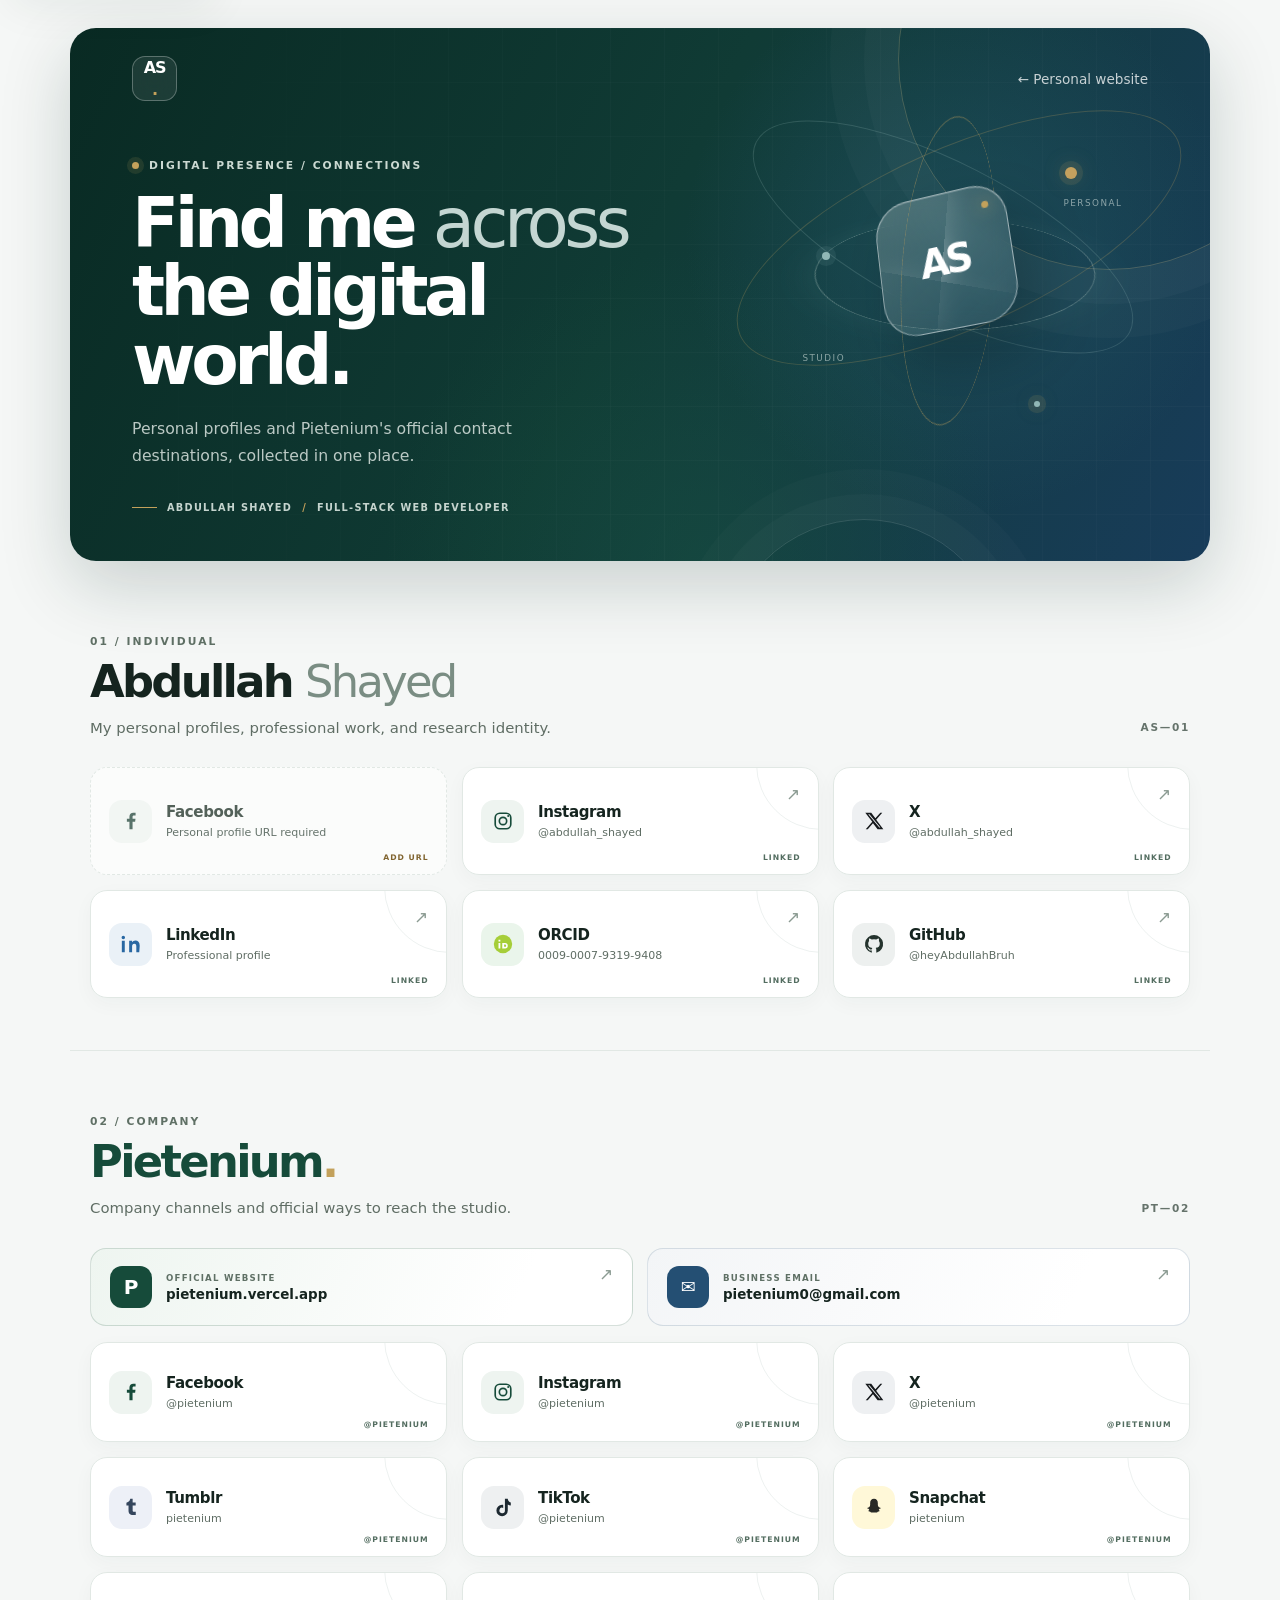
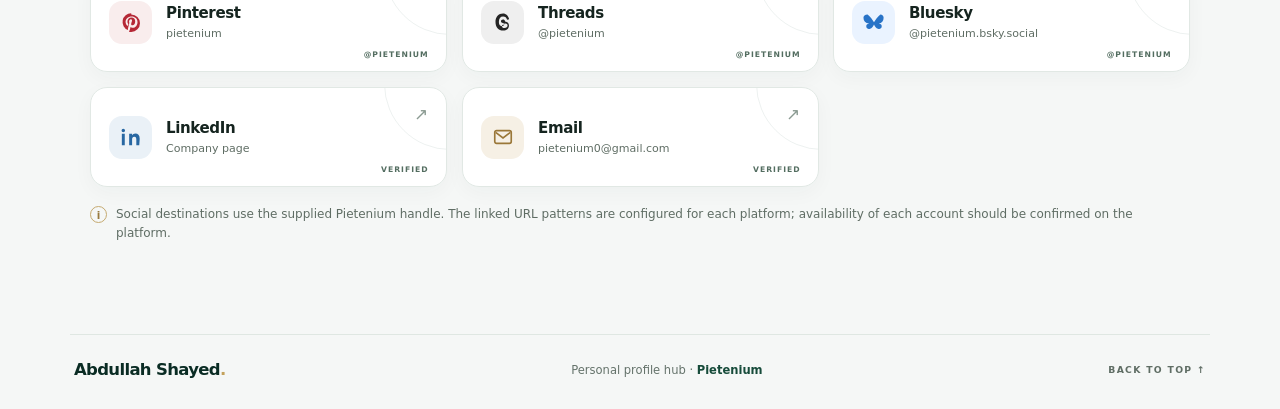
==== socials.html @ 2911ff9f "feat: redesign personal portfolio and upgrade SEO Redesign homepage with a modern, responsive person" ====
<!doctype html>
<html lang="en">
<head>
  <meta charset="utf-8">
  <meta name="viewport" content="width=device-width, initial-scale=1">
  <title>Social Profiles | Abdullah Shayed</title>
  <meta name="description" content="Find Abdullah Shayed's personal profiles and Pietenium's company contact and social destinations in one place.">
  <meta name="author" content="Abdullah Shayed">
  <meta name="robots" content="index, follow, max-image-preview:large">
  <meta name="theme-color" content="#f5f7f6">

  <link rel="canonical" href="https://heyabdullahbruh.github.io/socials.html">
  <link rel="icon" href="/hislogo.svg" type="image/svg+xml">
  <link rel="stylesheet" href="/socials.css">

  <meta property="og:type" content="website">
  <meta property="og:site_name" content="Abdullah Shayed">
  <meta property="og:title" content="Social Profiles | Abdullah Shayed">
  <meta property="og:description" content="Find Abdullah Shayed's personal profiles and Pietenium's company contact and social destinations in one place.">
  <meta property="og:url" content="https://heyabdullahbruh.github.io/socials.html">
  <meta property="og:image" content="https://heyabdullahbruh.github.io/hisOg.jpg">
  <meta property="og:image:secure_url" content="https://heyabdullahbruh.github.io/hisOg.jpg">
  <meta property="og:image:type" content="image/jpeg">
  <meta property="og:image:width" content="1200">
  <meta property="og:image:height" content="630">
  <meta property="og:image:alt" content="Open Graph preview image for Abdullah Shayed's personal website">

  <meta name="twitter:card" content="summary_large_image">
  <meta name="twitter:title" content="Social Profiles | Abdullah Shayed">
  <meta name="twitter:description" content="Find Abdullah Shayed's personal profiles and Pietenium's company contact and social destinations in one place.">
  <meta name="twitter:image" content="https://heyabdullahbruh.github.io/hisOg.jpg">
  <meta name="twitter:image:alt" content="Open Graph preview image for Abdullah Shayed's personal website">

  <script type="application/ld+json">
  {
    "@context": "https://schema.org",
    "@type": "WebPage",
    "name": "Social Profiles | Abdullah Shayed",
    "url": "https://heyabdullahbruh.github.io/socials.html",
    "description": "A directory of Abdullah Shayed's personal profiles and Pietenium's company contact destinations.",
    "about": [
      { "@type": "Person", "name": "Abdullah Shayed", "url": "https://heyabdullahbruh.github.io/" },
      { "@type": "Organization", "name": "Pietenium", "url": "https://pietenium.vercel.app/" }
    ]
  }
  </script>

  <script src="/socials.js" defer></script>
</head>
<body>
  <a class="skip-link" href="#main-content">Skip to social profiles</a>

  <div class="page-shell">
    <header class="hero">
      <div class="hero-orbit hero-orbit-one" aria-hidden="true"></div>
      <div class="hero-orbit hero-orbit-two" aria-hidden="true"></div>
      <div class="hero-grid" aria-hidden="true"></div>

      <nav class="top-nav" aria-label="Page navigation">
        <a class="monogram" href="/" aria-label="Abdullah Shayed home">AS<span>.</span></a>
        <a class="back-link" href="/">← Personal website</a>
      </nav>

      <div class="hero-copy">
        <p class="eyebrow"><span class="eyebrow-dot"></span> DIGITAL PRESENCE / CONNECTIONS</p>
        <h1>Find me <span>across</span><br>the digital world.</h1>
        <p class="hero-description">Personal profiles and Pietenium's official contact destinations, collected in one place.</p>
        <div class="hero-meta">
          <span class="hero-meta-line"></span>
          <span>ABDULLAH SHAYED</span>
          <span class="meta-separator">/</span>
          <span>FULL-STACK WEB DEVELOPER</span>
        </div>
      </div>

      <div class="hero-object" aria-hidden="true">
        <div class="object-ring object-ring-back"></div>
        <div class="object-ring object-ring-front"></div>
        <div class="object-core">
          <span class="core-initials">AS</span>
          <span class="core-spark"></span>
        </div>
        <span class="orbit-node node-one"></span>
        <span class="orbit-node node-two"></span>
        <span class="orbit-node node-three"></span>
        <span class="orbit-label label-one">PERSONAL</span>
        <span class="orbit-label label-two">STUDIO</span>
      </div>
    </header>

    <main id="main-content">
      <section class="profile-section personal-section" aria-labelledby="personal-heading">
        <div class="section-heading">
          <div>
            <p class="section-kicker">01 / INDIVIDUAL</p>
            <h2 id="personal-heading">Abdullah <span>Shayed</span></h2>
            <p class="section-description">My personal profiles, professional work, and research identity.</p>
          </div>
          <span class="section-index" aria-hidden="true">AS—01</span>
        </div>

        <div class="social-grid personal-grid">
          <div class="social-card pending" aria-disabled="true">
            <span class="card-icon icon-facebook" aria-hidden="true"><svg viewBox="0 0 24 24"><path d="M13.7 21v-8.2h2.8l.4-3.2h-3.2V7.5c0-.9.3-1.5 1.6-1.5H17V3.1c-.3 0-1.3-.1-2.5-.1-2.5 0-4.2 1.5-4.2 4.3v2.3H7.5v3.2h2.8V21z"/></svg></span>
            <span class="card-copy"><strong>Facebook</strong><small>Personal profile URL required</small></span>
            <span class="card-status">ADD URL</span>
          </div>

          <a class="social-card available" data-tilt href="https://www.instagram.com/abdullah_shayed/" target="_blank" rel="noopener noreferrer" aria-label="Instagram — Abdullah Shayed">
            <span class="card-icon icon-instagram" aria-hidden="true"><svg viewBox="0 0 24 24"><rect x="3.5" y="3.5" width="17" height="17" rx="5"/><circle cx="12" cy="12" r="4"/><circle class="icon-fill" cx="17.7" cy="6.5" r="1.1"/></svg></span>
            <span class="card-copy"><strong>Instagram</strong><small>@abdullah_shayed</small></span>
            <span class="card-arrow" aria-hidden="true">↗</span>
            <span class="card-status">LINKED</span>
          </a>

          <a class="social-card available" data-tilt href="https://x.com/abdullah_shayed" target="_blank" rel="noopener noreferrer" aria-label="X — Abdullah Shayed">
            <span class="card-icon icon-x" aria-hidden="true"><svg viewBox="0 0 24 24"><path d="M18.9 3H21l-6.6 7.6L22.2 21h-6.3l-5-6.5L5.2 21H3l7.1-8.2L2.5 3h6.5l4.5 6zm-1.1 16.2H19L7 4.7H5.7z"/></svg></span>
            <span class="card-copy"><strong>X</strong><small>@abdullah_shayed</small></span>
            <span class="card-arrow" aria-hidden="true">↗</span>
            <span class="card-status">LINKED</span>
          </a>

          <a class="social-card available" data-tilt href="https://www.linkedin.com/in/heyabdullahbro/" target="_blank" rel="noopener noreferrer" aria-label="LinkedIn — Abdullah Shayed">
            <span class="card-icon icon-linkedin" aria-hidden="true"><svg viewBox="0 0 24 24"><path d="M5.2 8.5H2V21h3.2zM3.6 3a1.9 1.9 0 1 0 0 3.8 1.9 1.9 0 0 0 0-3.8M21.5 13.8c0-3.8-2-5.6-4.7-5.6a4 4 0 0 0-3.6 2V8.5H10V21h3.2v-6.2c0-1.6.3-3.2 2.4-3.2s2.2 1.9 2.2 3.3V21H21z"/></svg></span>
            <span class="card-copy"><strong>LinkedIn</strong><small>Professional profile</small></span>
            <span class="card-arrow" aria-hidden="true">↗</span>
            <span class="card-status">LINKED</span>
          </a>

          <a class="social-card available" data-tilt href="https://orcid.org/0009-0007-9319-9408" target="_blank" rel="noopener noreferrer" aria-label="ORCID — Abdullah Shayed">
            <span class="card-icon icon-orcid" aria-hidden="true"><svg viewBox="0 0 24 24"><circle cx="12" cy="12" r="10"/><path class="orcid-cutout" d="M7.1 7.3h2v2h-2zm0 3.5h2v6h-2zm4.1 0h3a3 3 0 0 1 0 6h-3zm2 1.7v2.6h1a1.3 1.3 0 0 0 0-2.6z"/></svg></span>
            <span class="card-copy"><strong>ORCID</strong><small>0009-0007-9319-9408</small></span>
            <span class="card-arrow" aria-hidden="true">↗</span>
            <span class="card-status">LINKED</span>
          </a>

          <a class="social-card available" data-tilt href="https://github.com/heyAbdullahBruh" target="_blank" rel="noopener noreferrer" aria-label="GitHub — Abdullah Shayed">
            <span class="card-icon icon-github" aria-hidden="true"><svg viewBox="0 0 24 24"><path d="M12 2.3a9.8 9.8 0 0 0-3.1 19.1c.5.1.7-.2.7-.5v-1.8c-2.8.6-3.4-1.2-3.4-1.2-.4-1.1-1.1-1.4-1.1-1.4-.9-.6.1-.6.1-.6 1 .1 1.5 1 1.5 1 .9 1.5 2.3 1.1 2.9.8.1-.6.4-1.1.6-1.3-2.2-.3-4.5-1.1-4.5-4.9 0-1.1.4-2 1-2.7-.1-.2-.4-1.3.1-2.7 0 0 .8-.3 2.7 1a9.4 9.4 0 0 1 5 0c1.9-1.3 2.7-1 2.7-1 .5 1.4.2 2.5.1 2.7.6.7 1 1.6 1 2.7 0 3.8-2.3 4.6-4.5 4.9.4.3.7.9.7 1.8v2.7c0 .3.2.6.7.5A9.8 9.8 0 0 0 12 2.3"/></svg></span>
            <span class="card-copy"><strong>GitHub</strong><small>@heyAbdullahBruh</small></span>
            <span class="card-arrow" aria-hidden="true">↗</span>
            <span class="card-status">LINKED</span>
          </a>
        </div>
      </section>

      <section class="profile-section company-section" aria-labelledby="company-heading">
        <div class="section-heading">
          <div>
            <p class="section-kicker">02 / COMPANY</p>
            <h2 id="company-heading">Pietenium<span class="gold-dot">.</span></h2>
            <p class="section-description">Company channels and official ways to reach the studio.</p>
          </div>
          <span class="section-index" aria-hidden="true">PT—02</span>
        </div>

        <div class="company-contact-bar">
          <a href="https://pietenium.vercel.app/" target="_blank" rel="noopener noreferrer" class="company-site-link"><span class="site-mark" aria-hidden="true">P</span><span><small>OFFICIAL WEBSITE</small><strong>pietenium.vercel.app</strong></span><span class="card-arrow" aria-hidden="true">↗</span></a>
          <a href="mailto:pietenium0@gmail.com" class="company-email-link"><span class="mail-mark" aria-hidden="true">✉</span><span><small>BUSINESS EMAIL</small><strong>pietenium0@gmail.com</strong></span><span class="card-arrow" aria-hidden="true">↗</span></a>
        </div>

        <div class="social-grid company-grid">
          <a class="social-card available" data-tilt href="https://www.facebook.com/pietenium/" target="_blank" rel="noopener noreferrer" aria-label="Facebook — Pietenium">
            <span class="card-icon icon-facebook" aria-hidden="true"><svg viewBox="0 0 24 24"><path d="M13.7 21v-8.2h2.8l.4-3.2h-3.2V7.5c0-.9.3-1.5 1.6-1.5H17V3.1c-.3 0-1.3-.1-2.5-.1-2.5 0-4.2 1.5-4.2 4.3v2.3H7.5v3.2h2.8V21z"/></svg></span>
            <span class="card-copy"><strong>Facebook</strong><small>@pietenium</small></span>
            <span class="card-status">@PIETENIUM</span>
          </a>
          <a class="social-card available" data-tilt href="https://www.instagram.com/pietenium/" target="_blank" rel="noopener noreferrer" aria-label="Instagram — Pietenium">
            <span class="card-icon icon-instagram" aria-hidden="true"><svg viewBox="0 0 24 24"><rect x="3.5" y="3.5" width="17" height="17" rx="5"/><circle cx="12" cy="12" r="4"/><circle class="icon-fill" cx="17.7" cy="6.5" r="1.1"/></svg></span>
            <span class="card-copy"><strong>Instagram</strong><small>@pietenium</small></span>
            <span class="card-status">@PIETENIUM</span>
          </a>
          <a class="social-card available" data-tilt href="https://x.com/pietenium" target="_blank" rel="noopener noreferrer" aria-label="X — Pietenium">
            <span class="card-icon icon-x" aria-hidden="true"><svg viewBox="0 0 24 24"><path d="M18.9 3H21l-6.6 7.6L22.2 21h-6.3l-5-6.5L5.2 21H3l7.1-8.2L2.5 3h6.5l4.5 6zm-1.1 16.2H19L7 4.7H5.7z"/></svg></span>
            <span class="card-copy"><strong>X</strong><small>@pietenium</small></span>
            <span class="card-status">@PIETENIUM</span>
          </a>
          <a class="social-card available" data-tilt href="https://www.tumblr.com/pietenium" target="_blank" rel="noopener noreferrer" aria-label="Tumblr — Pietenium">
            <span class="card-icon icon-tumblr" aria-hidden="true"><svg viewBox="0 0 24 24"><path d="M13.8 3v4.2h3.3v3.2h-3.3v5.1c0 1.2.4 1.8 1.6 1.8h1.8v3.4h-2.8c-3.8 0-5.1-1.9-5.1-4.9v-5.4H7V7.3c2.6-.7 3.7-2.1 4.2-4.3z"/></svg></span>
            <span class="card-copy"><strong>Tumblr</strong><small>pietenium</small></span>
            <span class="card-status">@PIETENIUM</span>
          </a>
          <a class="social-card available" data-tilt href="https://www.tiktok.com/@pietenium" target="_blank" rel="noopener noreferrer" aria-label="TikTok — Pietenium">
            <span class="card-icon icon-tiktok" aria-hidden="true"><svg viewBox="0 0 24 24"><path d="M14.1 3h3.1c.1 2 1.2 3.5 3.3 4.1v3.2a9 9 0 0 1-3.3-1.1v6.6a6.2 6.2 0 1 1-6.2-6.2c.4 0 .8 0 1.2.1V13a3 3 0 1 0 1.9 2.8z"/></svg></span>
            <span class="card-copy"><strong>TikTok</strong><small>@pietenium</small></span>
            <span class="card-status">@PIETENIUM</span>
          </a>
          <a class="social-card available" data-tilt href="https://www.snapchat.com/add/pietenium" target="_blank" rel="noopener noreferrer" aria-label="Snapchat — Pietenium">
            <span class="card-icon icon-snapchat" aria-hidden="true"><svg viewBox="0 0 24 24"><path d="M12 3.1c-2.8 0-4.2 2-4.2 4.7 0 1.1.1 2.2-.2 3.1-.3.9-1.2 1.5-2.5 1.8-.6.1-.7.7-.1 1 .6.3 1.4.4 1.7.9.2.3 0 .8-.6 1.2-.4.3-.4.7.1.9.5.2 1.2.1 1.7.4.4.2.5.7 1.2.9.7.2 1.5-.1 2.9-.1s2.2.3 2.9.1c.7-.2.8-.7 1.2-.9.5-.3 1.2-.2 1.7-.4.5-.2.5-.6.1-.9-.6-.4-.8-.9-.6-1.2.3-.5 1.1-.6 1.7-.9.6-.3.5-.9-.1-1-1.3-.3-2.2-.9-2.5-1.8-.3-.9-.2-2-.2-3.1 0-2.7-1.4-4.7-4.2-4.7z"/></svg></span>
            <span class="card-copy"><strong>Snapchat</strong><small>pietenium</small></span>
            <span class="card-status">@PIETENIUM</span>
          </a>
          <a class="social-card available" data-tilt href="https://www.pinterest.com/pietenium/" target="_blank" rel="noopener noreferrer" aria-label="Pinterest — Pietenium">
            <span class="card-icon icon-pinterest" aria-hidden="true"><svg viewBox="0 0 24 24"><path d="M12.2 2.5a9.5 9.5 0 0 0-3.5 18.3c0-.8 0-1.7.2-2.5l1.3-5.4s-.3-.6-.3-1.5c0-1.4.8-2.5 1.9-2.5.9 0 1.3.7 1.3 1.5 0 .9-.6 2.2-.9 3.4-.3 1 .5 1.8 1.4 1.8 1.7 0 3-1.8 3-4.5 0-2.3-1.6-3.9-4-3.9-2.8 0-4.5 2.1-4.5 4.4 0 .9.3 1.9.8 2.4.1.2.2.4.1.6l-.3 1.1c-.1.4-.3.5-.7.3-1.2-.6-1.9-2.4-1.9-3.9 0-3.2 2.3-6.1 6.7-6.1 3.5 0 6.3 2.5 6.3 5.9 0 3.5-2.2 6.4-5.2 6.4-1 0-2-.5-2.3-1.1l-.7 2.7c-.2.9-.8 1.9-1.2 2.6.8.2 1.7.3 2.6.3a9.5 9.5 0 0 0 0-19z"/></svg></span>
            <span class="card-copy"><strong>Pinterest</strong><small>pietenium</small></span>
            <span class="card-status">@PIETENIUM</span>
          </a>
          <a class="social-card available" data-tilt href="https://www.threads.net/@pietenium" target="_blank" rel="noopener noreferrer" aria-label="Threads — Pietenium">
            <span class="card-icon icon-threads" aria-hidden="true"><svg viewBox="0 0 24 24"><path d="M12 2.6c-4.8 0-8.2 3.6-8.2 9.1 0 6.1 3.2 9.7 8.4 9.7 3.8 0 6.3-2.2 6.3-5.5 0-2.6-1.5-4.2-4.2-4.5-.3-1.5-1.1-2.1-2.3-2.1-1.3 0-2.2.8-2.2 2 0 1.1.8 1.8 2.4 2l1.4.2c-.3 2-1.1 3-2.9 3-2 0-3.2-1.6-3.2-4.5 0-4 1.6-6.1 4.6-6.1 2.3 0 3.8 1.2 4.4 3.7l2.2-.6c-.8-4-3.3-6.4-6.7-6.4zm1.2 11 1.3.1c1.7.2 2.5.8 2.5 2.2 0 1.6-1.3 2.7-3.4 2.7-1.8 0-2.8-.7-2.8-2 0-1 .7-1.7 1.8-1.7.2 0 .4 0 .6.1z"/></svg></span>
            <span class="card-copy"><strong>Threads</strong><small>@pietenium</small></span>
            <span class="card-status">@PIETENIUM</span>
          </a>
          <a class="social-card available" data-tilt href="https://bsky.app/profile/pietenium.bsky.social" target="_blank" rel="noopener noreferrer" aria-label="Bluesky — Pietenium">
            <span class="card-icon icon-bluesky" aria-hidden="true"><svg viewBox="0 0 24 24"><path d="M5 3.7c2.8 2.1 5.7 6.3 7 8.6 1.3-2.3 4.2-6.5 7-8.6 2-.0 3.5 1.5 3.5 3.6 0 3.8-2.1 5.9-5.2 6.4 2.2.4 3.4 1.7 3.1 3.5-.3 1.8-2 3-4.1 2.2-1.9-.7-3.3-2.6-4.3-4.8-1 2.2-2.4 4.1-4.3 4.8-2.1.8-3.8-.4-4.1-2.2-.3-1.8.9-3.1 3.1-3.5C2.6 13.2.5 11.1.5 7.3.5 5.2 2 3.7 5 3.7z"/></svg></span>
            <span class="card-copy"><strong>Bluesky</strong><small>@pietenium.bsky.social</small></span>
            <span class="card-status">@PIETENIUM</span>
          </a>
          <a class="social-card available" data-tilt href="https://www.linkedin.com/company/pietenium/" target="_blank" rel="noopener noreferrer" aria-label="LinkedIn company page — Pietenium">
            <span class="card-icon icon-linkedin" aria-hidden="true"><svg viewBox="0 0 24 24"><path d="M5.2 8.5H2V21h3.2zM3.6 3a1.9 1.9 0 1 0 0 3.8 1.9 1.9 0 0 0 0-3.8M21.5 13.8c0-3.8-2-5.6-4.7-5.6a4 4 0 0 0-3.6 2V8.5H10V21h3.2v-6.2c0-1.6.3-3.2 2.4-3.2s2.2 1.9 2.2 3.3V21H21z"/></svg></span>
            <span class="card-copy"><strong>LinkedIn</strong><small>Company page</small></span>
            <span class="card-arrow" aria-hidden="true">↗</span>
            <span class="card-status">VERIFIED</span>
          </a>
          <a class="social-card available" data-tilt href="mailto:pietenium0@gmail.com" aria-label="Email Pietenium">
            <span class="card-icon icon-email" aria-hidden="true"><svg viewBox="0 0 24 24"><rect x="3" y="5" width="18" height="14" rx="2"/><path d="m4 7 8 6 8-6"/></svg></span>
            <span class="card-copy"><strong>Email</strong><small>pietenium0@gmail.com</small></span>
            <span class="card-arrow" aria-hidden="true">↗</span>
            <span class="card-status">VERIFIED</span>
          </a>
        </div>
        <p class="pending-note"><span aria-hidden="true">i</span> Social destinations use the supplied Pietenium handle. The linked URL patterns are configured for each platform; availability of each account should be confirmed on the platform.</p>
      </section>
    </main>

    <footer class="site-footer">
      <a class="footer-name" href="/">Abdullah Shayed<span>.</span></a>
      <p>Personal profile hub · <a href="https://pietenium.vercel.app/" target="_blank" rel="noopener noreferrer">Pietenium</a></p>
      <a class="back-top" href="#main-content">BACK TO TOP ↑</a>
    </footer>
  </div>
</body>
</html>
---- socials.css ----
:root {
  color-scheme: light;
  --ink: #15241f;
  --muted: #5f6d64;
  --forest: #164b3a;
  --forest-deep: #0a2c24;
  --blue: #244f73;
  --gold: #c3a15b;
  --paper: #f5f7f6;
  --card: #ffffff;
  --line: #e1e8e4;
  --shadow: 0 18px 44px rgba(17, 45, 35, .08);
  --tilt-x: 0deg;
  --tilt-y: 0deg;
}

* { box-sizing: border-box; }
html { min-width: 320px; scroll-behavior: smooth; }
body {
  margin: 0;
  background: var(--paper);
  color: var(--ink);
  font-family: Inter, ui-sans-serif, system-ui, -apple-system, BlinkMacSystemFont, "Segoe UI", sans-serif;
  -webkit-font-smoothing: antialiased;
  text-rendering: optimizeLegibility;
}
a { color: inherit; }
.skip-link {
  position: fixed;
  z-index: 20;
  top: 12px;
  left: 12px;
  padding: 12px 16px;
  transform: translateY(-160%);
  border-radius: 10px;
  background: #fff;
  color: var(--forest-deep);
  box-shadow: var(--shadow);
}
.skip-link:focus { transform: translateY(0); }
.page-shell { width: min(1140px, calc(100% - 48px)); margin: 28px auto 0; }

.hero {
  position: relative;
  isolation: isolate;
  min-height: 444px;
  overflow: hidden;
  border-radius: 26px;
  padding: 28px clamp(24px, 5vw, 62px) 48px;
  color: #f8fbf9;
  background:
    radial-gradient(circle at 78% 40%, rgba(42, 101, 116, .38), transparent 29%),
    radial-gradient(circle at 55% 100%, rgba(24, 86, 63, .42), transparent 38%),
    linear-gradient(116deg, #092a23 0%, #103b35 49%, #183c5a 100%);
  box-shadow: 0 24px 70px rgba(12, 43, 35, .19);
}
.hero::before, .hero::after { position: absolute; z-index: -1; content: ""; pointer-events: none; }
.hero::before {
  width: 420px; height: 420px; right: -110px; top: -180px;
  border: 1px solid rgba(224, 200, 143, .25); border-radius: 50%;
  box-shadow: 0 0 0 34px rgba(255,255,255,.025), 0 0 0 68px rgba(255,255,255,.018);
}
.hero::after {
  width: 280px; height: 280px; right: 18%; bottom: -240px;
  border: 1px solid rgba(255,255,255,.13); border-radius: 50%;
  box-shadow: 0 0 0 25px rgba(255,255,255,.02), 0 0 0 50px rgba(255,255,255,.015);
}
.hero-grid {
  position: absolute; z-index: -1; inset: 0; opacity: .15; pointer-events: none;
  background-image: linear-gradient(rgba(255,255,255,.14) 1px, transparent 1px), linear-gradient(90deg, rgba(255,255,255,.14) 1px, transparent 1px);
  background-size: 54px 54px;
  mask-image: linear-gradient(90deg, transparent 0%, black 45%, black 100%);
}
.hero-orbit { position: absolute; z-index: -1; border: 1px solid rgba(195,161,91,.25); border-radius: 50%; pointer-events: none; }
.hero-orbit-one { width: 480px; height: 180px; right: 1%; top: 120px; transform: rotate(-24deg); }
.hero-orbit-two { width: 420px; height: 150px; right: 5%; top: 134px; transform: rotate(27deg); border-color: rgba(176,208,202,.18); }
.top-nav { display: flex; align-items: center; justify-content: space-between; position: relative; z-index: 2; }
.monogram {
  display: grid; place-items: center; width: 45px; height: 45px; border: 1px solid rgba(255,255,255,.28);
  border-radius: 13px; color: #fff; text-decoration: none; font-weight: 800; letter-spacing: -.08em;
  background: rgba(255,255,255,.08); backdrop-filter: blur(10px);
}
.monogram span, .footer-name span { color: var(--gold); }
.back-link { color: rgba(255,255,255,.76); text-decoration: none; font-size: .85rem; transition: color .2s ease; }
.back-link:hover { color: #fff; }
.hero-copy { position: relative; z-index: 2; width: min(590px, 65%); padding-top: 58px; }
.eyebrow, .section-kicker { margin: 0 0 17px; font-size: .67rem; letter-spacing: .19em; font-weight: 750; }
.eyebrow { color: #cbd9d2; display: flex; align-items: center; gap: 10px; }
.eyebrow-dot { width: 7px; height: 7px; border-radius: 50%; background: var(--gold); box-shadow: 0 0 0 5px rgba(195,161,91,.13); }
.hero h1 { margin: 0; color: #fff; font-size: clamp(2.7rem, 5.4vw, 4.8rem); line-height: .99; letter-spacing: -.065em; font-weight: 760; }
.hero h1 span { color: #c4d6d2; font-weight: 450; }
.hero-description { max-width: 430px; margin: 22px 0 0; color: rgba(242,248,245,.76); line-height: 1.7; font-size: .98rem; }
.hero-meta { display: flex; align-items: center; flex-wrap: wrap; gap: 10px; margin-top: 32px; color: #c5d4ce; font-size: .61rem; letter-spacing: .13em; font-weight: 700; }
.hero-meta-line { display: inline-block; width: 25px; height: 1px; background: var(--gold); }
.meta-separator { color: var(--gold); }

.hero-object { position: absolute; width: 330px; height: 330px; right: clamp(28px, 7vw, 96px); top: 74px; perspective: 900px; transform-style: preserve-3d; }
.object-ring { position: absolute; inset: 26px; border: 1px solid rgba(207,224,215,.34); border-radius: 50%; transform-style: preserve-3d; }
.object-ring-back { transform: rotateX(67deg) rotateZ(-22deg); box-shadow: 0 0 45px rgba(110,178,163,.1); }
.object-ring-front { inset: 7px 45px; border-color: rgba(195,161,91,.45); transform: rotateY(68deg) rotateZ(22deg); }
.object-core {
  position: absolute; width: 136px; height: 136px; left: 97px; top: 97px; display: grid; place-items: center;
  border-radius: 35px; transform: rotateX(12deg) rotateY(-18deg) rotateZ(-8deg) translateZ(32px);
  background: linear-gradient(145deg, rgba(244,250,247,.22), rgba(255,255,255,.055));
  border: 1px solid rgba(255,255,255,.48); box-shadow: 18px 28px 60px rgba(0,0,0,.24), inset 0 1px 0 rgba(255,255,255,.2);
  backdrop-filter: blur(14px);
}
.core-initials { color: #fff; font-size: 2.4rem; letter-spacing: -.09em; font-weight: 800; }
.core-spark { position: absolute; right: 16px; top: 17px; width: 7px; height: 7px; border-radius: 50%; background: var(--gold); box-shadow: 0 0 17px rgba(225,191,118,.8); }
.orbit-node { position: absolute; z-index: 2; display: block; width: 12px; height: 12px; border-radius: 50%; background: #c5a15e; box-shadow: 0 0 0 6px rgba(197,161,94,.12), 0 0 22px rgba(197,161,94,.4); }
.node-one { right: 43px; top: 65px; }
.node-two { left: 32px; top: 150px; width: 8px; height: 8px; background: #91b7b6; box-shadow: 0 0 0 6px rgba(145,183,182,.1); }
.node-three { right: 80px; bottom: 25px; width: 6px; height: 6px; background: #91b7b6; }
.orbit-label { position: absolute; font-size: .55rem; letter-spacing: .17em; color: rgba(235,244,239,.55); }
.label-one { right: -2px; top: 96px; }
.label-two { left: 12px; bottom: 69px; }

.profile-section { padding: 74px clamp(4px, 2vw, 20px) 10px; }
.section-heading { display: flex; align-items: flex-end; justify-content: space-between; gap: 20px; margin-bottom: 27px; }
.section-kicker { color: #5f7065; margin-bottom: 10px; }
.section-heading h2 { margin: 0; font-size: clamp(2rem, 3.5vw, 3rem); line-height: 1.05; letter-spacing: -.06em; }
.section-heading h2 span { color: #7a8d83; font-weight: 450; }
.company-section .section-heading h2 { color: var(--forest); }
.gold-dot { color: var(--gold) !important; font-weight: 750 !important; }
.section-description { margin: 12px 0 0; color: var(--muted); font-size: .93rem; line-height: 1.6; }
.section-index { color: #65736b; font-size: .66rem; letter-spacing: .16em; font-weight: 750; padding-bottom: 7px; }
.social-grid { display: grid; grid-template-columns: repeat(3, minmax(0, 1fr)); gap: 15px; }
.social-card {
  --rotate-x: 0deg;
  --rotate-y: 0deg;
  position: relative; display: flex; align-items: center; min-width: 0; min-height: 108px; gap: 14px;
  padding: 18px; overflow: hidden; border-radius: 17px; border: 1px solid var(--line); background: var(--card);
  box-shadow: 0 6px 20px rgba(28,55,44,.035); text-decoration: none; color: var(--ink);
  transform: perspective(1000px) rotateX(var(--rotate-x)) rotateY(var(--rotate-y)) translateZ(0);
  transform-style: preserve-3d; transition: transform .24s ease, box-shadow .24s ease, border-color .24s ease, background .24s ease;
}
.social-card::before { position: absolute; content: ""; width: 130px; height: 130px; right: -70px; top: -70px; border: 1px solid rgba(28,82,61,.08); border-radius: 50%; transition: transform .35s ease; pointer-events: none; }
.social-card:hover, .social-card:focus-visible { border-color: rgba(36,91,69,.25); box-shadow: 0 18px 38px rgba(22,61,45,.11); transform: perspective(1000px) rotateX(var(--rotate-x)) rotateY(var(--rotate-y)) translateY(-4px) translateZ(8px); }
.social-card:hover::before { transform: scale(1.45); }
.social-card:focus-visible, .company-contact-bar a:focus-visible, .back-link:focus-visible, .back-top:focus-visible, .footer-name:focus-visible { outline: 3px solid rgba(195,161,91,.75); outline-offset: 4px; }
.card-icon { flex: 0 0 43px; width: 43px; height: 43px; display: grid; place-items: center; border-radius: 13px; background: #eef4f0; color: var(--forest); transform: translateZ(20px); }
.card-icon svg { width: 22px; height: 22px; fill: currentColor; }
.icon-instagram svg, .icon-email svg { fill: none; stroke: currentColor; stroke-width: 1.8; }
.icon-instagram .icon-fill { fill: currentColor; stroke: none; }
.icon-orcid { background: #eaf5eb; color: #a6ce39; }
.icon-orcid svg { fill: currentColor; }
.icon-orcid .orcid-cutout { fill: #fff; }
.icon-linkedin { background: #eaf1f7; color: #2867a2; }
.icon-x { background: #eef0f2; color: #16191c; }
.icon-github { background: #edf0ef; color: #24332d; }
.icon-tumblr { background: #edf0f7; color: #35465d; }
.icon-tiktok { background: #eef0f1; color: #1c2830; }
.icon-snapchat { background: #fff8d8; color: #292a26; }
.icon-pinterest { background: #f9eded; color: #b52836; }
.icon-threads { background: #efefef; color: #242424; }
.icon-bluesky { background: #eaf3ff; color: #2873c7; }
.icon-email { background: #f6f0e5; color: #9a7738; }
.card-copy { display: flex; flex: 1; min-width: 0; flex-direction: column; gap: 5px; transform: translateZ(13px); }
.card-copy strong { font-size: .94rem; font-weight: 760; letter-spacing: -.025em; }
.card-copy small { display: block; overflow: hidden; color: #5f6d64; font-size: .69rem; text-overflow: ellipsis; white-space: nowrap; }
.card-arrow { color: #8b9b92; font-size: 1.05rem; align-self: flex-start; line-height: 1; transform: translateZ(18px); }
.card-status { position: absolute; right: 17px; bottom: 12px; color: #536d60; font-size: .48rem; font-weight: 800; letter-spacing: .13em; }
.pending { background: rgba(255,255,255,.56); box-shadow: none; border-style: dashed; color: #536159; }
.pending .card-icon { filter: saturate(.65); opacity: .76; }
.pending .card-copy small { color: #65736b; }
.pending .card-status { color: #80642f; }
.pending:hover { transform: none; box-shadow: none; border-color: var(--line); }
.pending::before { display: none; }

.company-section { margin-top: 42px; padding-top: 64px; border-top: 1px solid #e1e8e4; }
.company-contact-bar { display: grid; grid-template-columns: repeat(2, minmax(0,1fr)); gap: 14px; margin: 0 0 16px; }
.company-contact-bar a { display: flex; min-width: 0; align-items: center; gap: 14px; padding: 17px 19px; border-radius: 16px; text-decoration: none; border: 1px solid rgba(29,82,59,.18); background: linear-gradient(115deg, #eef5f0, #fff 78%); transition: transform .2s ease, box-shadow .2s ease; }
.company-contact-bar a:hover { transform: translateY(-3px); box-shadow: var(--shadow); }
.company-email-link { background: linear-gradient(115deg, #f3f5f7, #fff 78%) !important; border-color: rgba(36,79,115,.16) !important; }
.site-mark, .mail-mark { display: grid; flex: 0 0 42px; width: 42px; height: 42px; place-items: center; border-radius: 12px; background: var(--forest); color: white; font-weight: 800; font-size: 1.25rem; }
.mail-mark { background: var(--blue); font-size: 1.1rem; }
.company-contact-bar a > span:nth-child(2) { display: flex; min-width: 0; flex: 1; flex-direction: column; gap: 4px; }
.company-contact-bar small { color: #5f7065; font-size: .54rem; letter-spacing: .14em; font-weight: 800; }
.company-contact-bar strong { overflow: hidden; text-overflow: ellipsis; font-size: .84rem; white-space: nowrap; }
.company-grid .social-card { min-height: 100px; }
.pending-note { display: flex; align-items: flex-start; gap: 9px; margin: 18px 0 0; color: #5f6d64; font-size: .75rem; line-height: 1.55; }
.pending-note span { display: inline-grid; flex: 0 0 17px; width: 17px; height: 17px; place-items: center; margin-top: 1px; border: 1px solid #c5aa70; border-radius: 50%; color: #987a3f; font-size: .65rem; font-weight: 800; }

.site-footer { display: flex; align-items: center; justify-content: space-between; gap: 18px; margin-top: 82px; padding: 25px 4px 30px; border-top: 1px solid #dfe7e2; }
.footer-name { color: var(--forest-deep); text-decoration: none; font-size: 1.03rem; font-weight: 800; letter-spacing: -.04em; }
.site-footer p { margin: 0; color: #65736b; font-size: .72rem; }
.site-footer p a { color: var(--forest); text-decoration: none; font-weight: 700; }
.back-top { color: #5f6d64; font-size: .58rem; letter-spacing: .14em; font-weight: 800; text-decoration: none; }

@media (max-width: 900px) {
  .hero-object { right: 20px; opacity: .72; transform: scale(.84); transform-origin: center right; }
  .hero-copy { width: 65%; }
  .social-grid { grid-template-columns: repeat(2, minmax(0,1fr)); }
}
@media (max-width: 640px) {
  .page-shell { width: min(100% - 28px, 520px); margin-top: 14px; }
  .hero { min-height: 510px; padding: 19px 21px 32px; border-radius: 21px; }
  .hero-copy { width: 100%; padding-top: 53px; }
  .hero h1 { font-size: clamp(2.8rem, 12vw, 4rem); }
  .hero-description { max-width: 340px; font-size: .9rem; }
  .hero-object { width: 220px; height: 220px; top: auto; right: 2px; bottom: -26px; transform: scale(.77); transform-origin: bottom right; opacity: .45; }
  .object-core { left: 42px; top: 42px; }
  .object-ring { inset: -30px; }
  .object-ring-front { inset: -47px -11px; }
  .hero-meta { max-width: 300px; line-height: 1.8; font-size: .54rem; }
  .profile-section { padding-top: 57px; }
  .section-heading { align-items: flex-start; }
  .section-index { display: none; }
  .social-grid { grid-template-columns: 1fr; gap: 11px; }
  .social-card { min-height: 91px; padding: 15px; }
  .company-contact-bar { grid-template-columns: 1fr; }
  .company-section { margin-top: 30px; padding-top: 51px; }
  .site-footer { align-items: flex-start; flex-wrap: wrap; margin-top: 60px; }
  .site-footer p { order: 3; flex-basis: 100%; }
}
@media (hover: none), (pointer: coarse) {
  .social-card { transform: none; }
}
@media (prefers-reduced-motion: reduce) {
  html { scroll-behavior: auto; }
  *, *::before, *::after { scroll-behavior: auto !important; transition-duration: .01ms !important; animation-duration: .01ms !important; animation-iteration-count: 1 !important; }
  .social-card, .company-contact-bar a { transform: none !important; }
}

/* Personal account placeholder: never route the personal Facebook label to the Pietenium page. */
.personal-grid .pending { cursor: default; }
.personal-grid .pending .card-status { color: #80642f; }
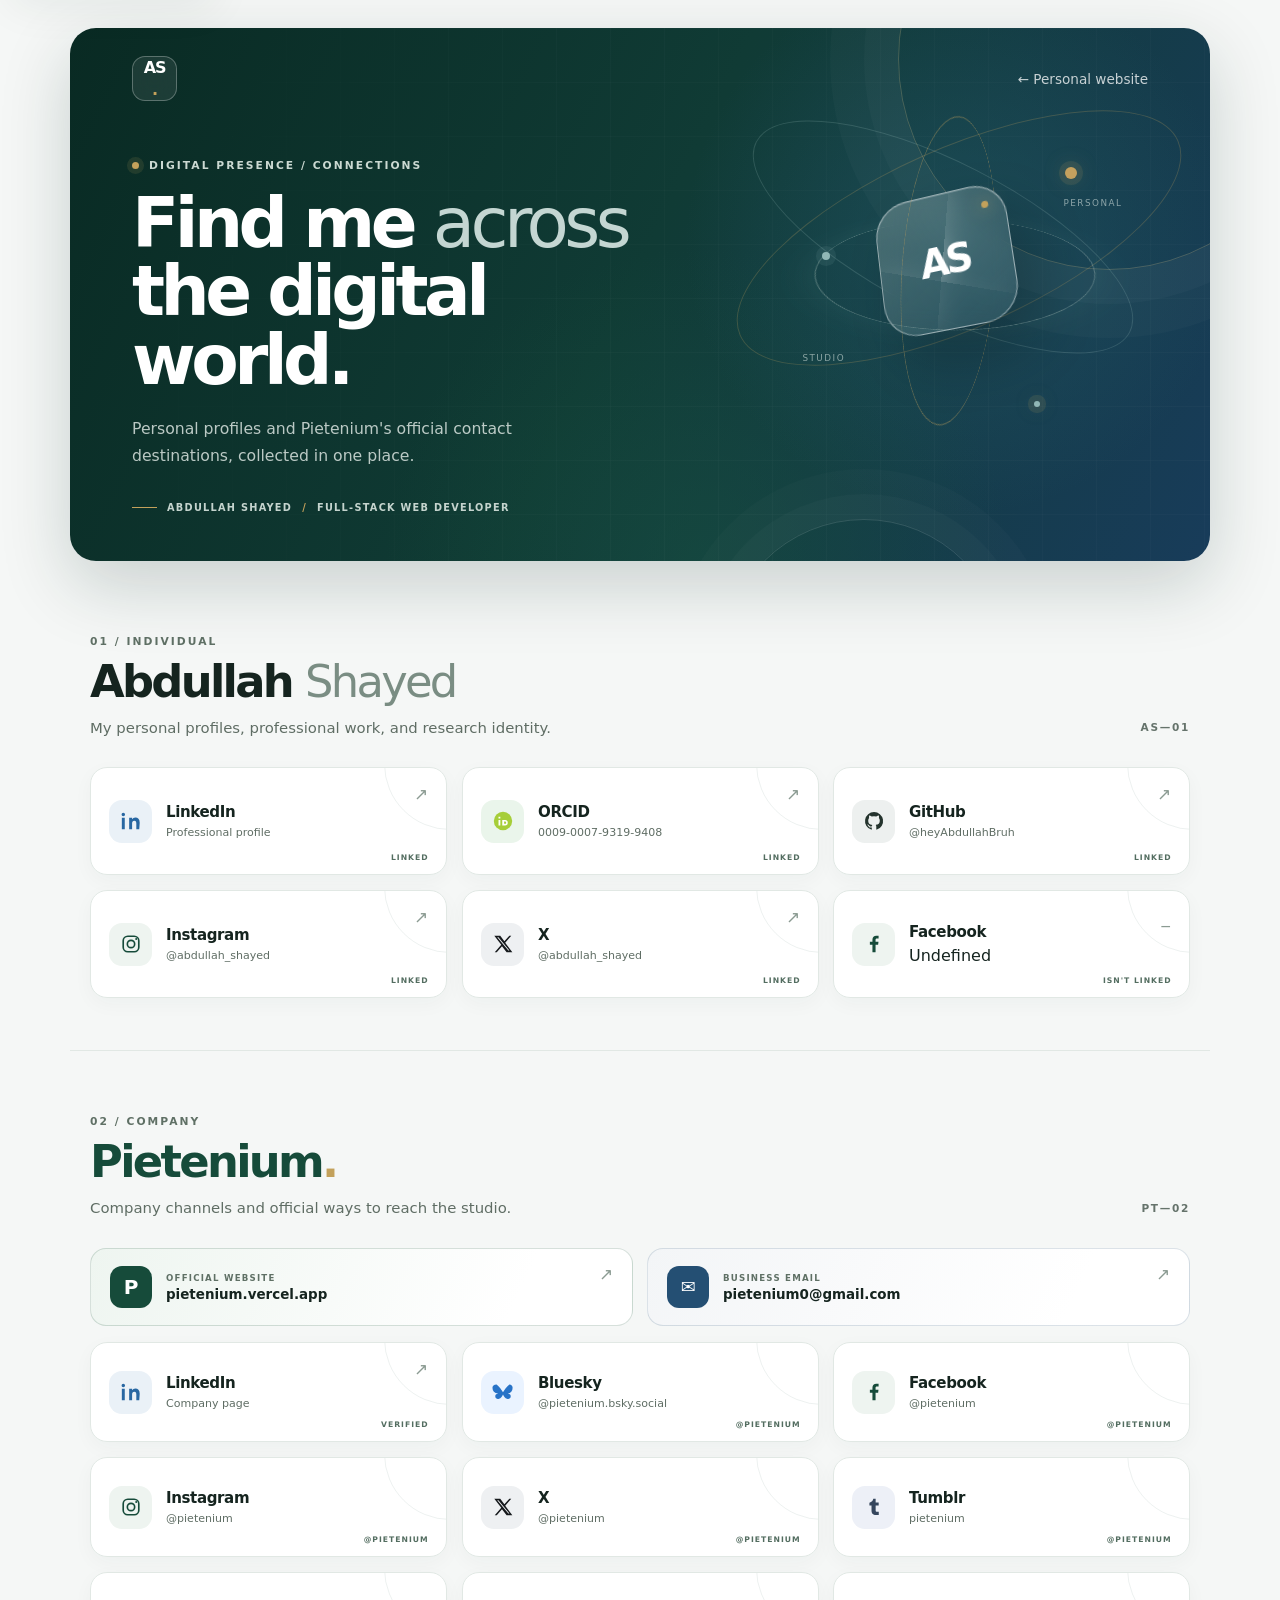
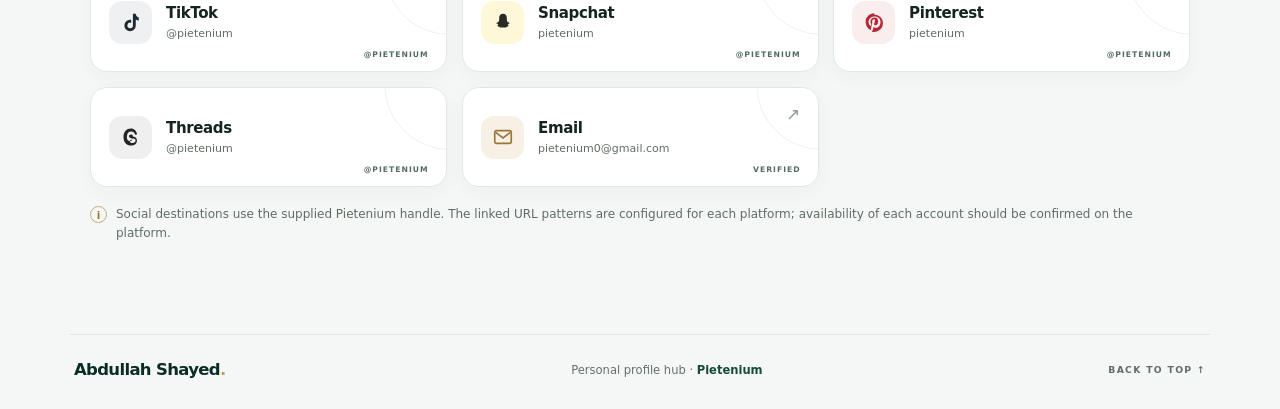
==== commit ce42a99b: "feat: redesign personal portfolio and upgrade SEO Redesign homepage with a modern, responsive person" ====
--- a/socials.html
+++ b/socials.html
@@ -100,11 +100,26 @@
         </div>
 
         <div class="social-grid personal-grid">
-          <div class="social-card pending" aria-disabled="true">
-            <span class="card-icon icon-facebook" aria-hidden="true"><svg viewBox="0 0 24 24"><path d="M13.7 21v-8.2h2.8l.4-3.2h-3.2V7.5c0-.9.3-1.5 1.6-1.5H17V3.1c-.3 0-1.3-.1-2.5-.1-2.5 0-4.2 1.5-4.2 4.3v2.3H7.5v3.2h2.8V21z"/></svg></span>
-            <span class="card-copy"><strong>Facebook</strong><small>Personal profile URL required</small></span>
-            <span class="card-status">ADD URL</span>
-          </div>
+          
+          <a class="social-card available" data-tilt href="https://www.linkedin.com/in/heyabdullahbro/" target="_blank" rel="noopener noreferrer" aria-label="LinkedIn — Abdullah Shayed">
+            <span class="card-icon icon-linkedin" aria-hidden="true"><svg viewBox="0 0 24 24"><path d="M5.2 8.5H2V21h3.2zM3.6 3a1.9 1.9 0 1 0 0 3.8 1.9 1.9 0 0 0 0-3.8M21.5 13.8c0-3.8-2-5.6-4.7-5.6a4 4 0 0 0-3.6 2V8.5H10V21h3.2v-6.2c0-1.6.3-3.2 2.4-3.2s2.2 1.9 2.2 3.3V21H21z"/></svg></span>
+            <span class="card-copy"><strong>LinkedIn</strong><small>Professional profile</small></span>
+            <span class="card-arrow" aria-hidden="true">↗</span>
+            <span class="card-status">LINKED</span>
+          </a>
+
+          <a class="social-card available" data-tilt href="https://orcid.org/0009-0007-9319-9408" target="_blank" rel="noopener noreferrer" aria-label="ORCID — Abdullah Shayed">
+            <span class="card-icon icon-orcid" aria-hidden="true"><svg viewBox="0 0 24 24"><circle cx="12" cy="12" r="10"/><path class="orcid-cutout" d="M7.1 7.3h2v2h-2zm0 3.5h2v6h-2zm4.1 0h3a3 3 0 0 1 0 6h-3zm2 1.7v2.6h1a1.3 1.3 0 0 0 0-2.6z"/></svg></span>
+            <span class="card-copy"><strong>ORCID</strong><small>0009-0007-9319-9408</small></span>
+            <span class="card-arrow" aria-hidden="true">↗</span>
+            <span class="card-status">LINKED</span>
+          </a>
+
+          <a class="social-card available" data-tilt href="https://github.com/heyAbdullahBruh" target="_blank" rel="noopener noreferrer" aria-label="GitHub — Abdullah Shayed">
+            <span class="card-icon icon-github" aria-hidden="true"><svg viewBox="0 0 24 24"><path d="M12 2.3a9.8 9.8 0 0 0-3.1 19.1c.5.1.7-.2.7-.5v-1.8c-2.8.6-3.4-1.2-3.4-1.2-.4-1.1-1.1-1.4-1.1-1.4-.9-.6.1-.6.1-.6 1 .1 1.5 1 1.5 1 .9 1.5 2.3 1.1 2.9.8.1-.6.4-1.1.6-1.3-2.2-.3-4.5-1.1-4.5-4.9 0-1.1.4-2 1-2.7-.1-.2-.4-1.3.1-2.7 0 0 .8-.3 2.7 1a9.4 9.4 0 0 1 5 0c1.9-1.3 2.7-1 2.7-1 .5 1.4.2 2.5.1 2.7.6.7 1 1.6 1 2.7 0 3.8-2.3 4.6-4.5 4.9.4.3.7.9.7 1.8v2.7c0 .3.2.6.7.5A9.8 9.8 0 0 0 12 2.3"/></svg></span>
+            <span class="card-copy"><strong>GitHub</strong><small>@heyAbdullahBruh</small></span>
+            <span class="card-arrow" aria-hidden="true">↗</span>
+            <span class="card-status">LINKED</span>
 
           <a class="social-card available" data-tilt href="https://www.instagram.com/abdullah_shayed/" target="_blank" rel="noopener noreferrer" aria-label="Instagram — Abdullah Shayed">
             <span class="card-icon icon-instagram" aria-hidden="true"><svg viewBox="0 0 24 24"><rect x="3.5" y="3.5" width="17" height="17" rx="5"/><circle cx="12" cy="12" r="4"/><circle class="icon-fill" cx="17.7" cy="6.5" r="1.1"/></svg></span>
@@ -120,26 +135,13 @@
             <span class="card-status">LINKED</span>
           </a>
 
-          <a class="social-card available" data-tilt href="https://www.linkedin.com/in/heyabdullahbro/" target="_blank" rel="noopener noreferrer" aria-label="LinkedIn — Abdullah Shayed">
-            <span class="card-icon icon-linkedin" aria-hidden="true"><svg viewBox="0 0 24 24"><path d="M5.2 8.5H2V21h3.2zM3.6 3a1.9 1.9 0 1 0 0 3.8 1.9 1.9 0 0 0 0-3.8M21.5 13.8c0-3.8-2-5.6-4.7-5.6a4 4 0 0 0-3.6 2V8.5H10V21h3.2v-6.2c0-1.6.3-3.2 2.4-3.2s2.2 1.9 2.2 3.3V21H21z"/></svg></span>
-            <span class="card-copy"><strong>LinkedIn</strong><small>Professional profile</small></span>
-            <span class="card-arrow" aria-hidden="true">↗</span>
-            <span class="card-status">LINKED</span>
-          </a>
-
-          <a class="social-card available" data-tilt href="https://orcid.org/0009-0007-9319-9408" target="_blank" rel="noopener noreferrer" aria-label="ORCID — Abdullah Shayed">
-            <span class="card-icon icon-orcid" aria-hidden="true"><svg viewBox="0 0 24 24"><circle cx="12" cy="12" r="10"/><path class="orcid-cutout" d="M7.1 7.3h2v2h-2zm0 3.5h2v6h-2zm4.1 0h3a3 3 0 0 1 0 6h-3zm2 1.7v2.6h1a1.3 1.3 0 0 0 0-2.6z"/></svg></span>
-            <span class="card-copy"><strong>ORCID</strong><small>0009-0007-9319-9408</small></span>
-            <span class="card-arrow" aria-hidden="true">↗</span>
-            <span class="card-status">LINKED</span>
-          </a>
-
-          <a class="social-card available" data-tilt href="https://github.com/heyAbdullahBruh" target="_blank" rel="noopener noreferrer" aria-label="GitHub — Abdullah Shayed">
-            <span class="card-icon icon-github" aria-hidden="true"><svg viewBox="0 0 24 24"><path d="M12 2.3a9.8 9.8 0 0 0-3.1 19.1c.5.1.7-.2.7-.5v-1.8c-2.8.6-3.4-1.2-3.4-1.2-.4-1.1-1.1-1.4-1.1-1.4-.9-.6.1-.6.1-.6 1 .1 1.5 1 1.5 1 .9 1.5 2.3 1.1 2.9.8.1-.6.4-1.1.6-1.3-2.2-.3-4.5-1.1-4.5-4.9 0-1.1.4-2 1-2.7-.1-.2-.4-1.3.1-2.7 0 0 .8-.3 2.7 1a9.4 9.4 0 0 1 5 0c1.9-1.3 2.7-1 2.7-1 .5 1.4.2 2.5.1 2.7.6.7 1 1.6 1 2.7 0 3.8-2.3 4.6-4.5 4.9.4.3.7.9.7 1.8v2.7c0 .3.2.6.7.5A9.8 9.8 0 0 0 12 2.3"/></svg></span>
-            <span class="card-copy"><strong>GitHub</strong><small>@heyAbdullahBruh</small></span>
-            <span class="card-arrow" aria-hidden="true">↗</span>
-            <span class="card-status">LINKED</span>
-          </a>
+          </a>
+          <div class="social-card available" aria-disabled="true">
+            <span class="card-icon icon-facebook" aria-hidden="true"><svg viewBox="0 0 24 24"><path d="M13.7 21v-8.2h2.8l.4-3.2h-3.2V7.5c0-.9.3-1.5 1.6-1.5H17V3.1c-.3 0-1.3-.1-2.5-.1-2.5 0-4.2 1.5-4.2 4.3v2.3H7.5v3.2h2.8V21z"/></svg></span>
+            <span class="card-copy"><strong>Facebook</strong>Undefined</span>
+            <span class="card-arrow" aria-hidden="true">_</span>
+            <span class="card-status">ISN'T LINKED</span>
+          </div>
         </div>
       </section>
 
@@ -159,6 +161,18 @@
         </div>
 
         <div class="social-grid company-grid">
+           <a class="social-card available" data-tilt href="https://www.linkedin.com/company/pietenium/" target="_blank" rel="noopener noreferrer" aria-label="LinkedIn company page — Pietenium">
+            <span class="card-icon icon-linkedin" aria-hidden="true"><svg viewBox="0 0 24 24"><path d="M5.2 8.5H2V21h3.2zM3.6 3a1.9 1.9 0 1 0 0 3.8 1.9 1.9 0 0 0 0-3.8M21.5 13.8c0-3.8-2-5.6-4.7-5.6a4 4 0 0 0-3.6 2V8.5H10V21h3.2v-6.2c0-1.6.3-3.2 2.4-3.2s2.2 1.9 2.2 3.3V21H21z"/></svg></span>
+            <span class="card-copy"><strong>LinkedIn</strong><small>Company page</small></span>
+            <span class="card-arrow" aria-hidden="true">↗</span>
+            <span class="card-status">VERIFIED</span>
+          </a>
+          <a class="social-card available" data-tilt href="https://bsky.app/profile/pietenium.bsky.social" target="_blank" rel="noopener noreferrer" aria-label="Bluesky — Pietenium">
+            <span class="card-icon icon-bluesky" aria-hidden="true"><svg viewBox="0 0 24 24"><path d="M5 3.7c2.8 2.1 5.7 6.3 7 8.6 1.3-2.3 4.2-6.5 7-8.6 2-.0 3.5 1.5 3.5 3.6 0 3.8-2.1 5.9-5.2 6.4 2.2.4 3.4 1.7 3.1 3.5-.3 1.8-2 3-4.1 2.2-1.9-.7-3.3-2.6-4.3-4.8-1 2.2-2.4 4.1-4.3 4.8-2.1.8-3.8-.4-4.1-2.2-.3-1.8.9-3.1 3.1-3.5C2.6 13.2.5 11.1.5 7.3.5 5.2 2 3.7 5 3.7z"/></svg></span>
+            <span class="card-copy"><strong>Bluesky</strong><small>@pietenium.bsky.social</small></span>
+            <span class="card-status">@PIETENIUM</span>
+          </a>
+         
           <a class="social-card available" data-tilt href="https://www.facebook.com/pietenium/" target="_blank" rel="noopener noreferrer" aria-label="Facebook — Pietenium">
             <span class="card-icon icon-facebook" aria-hidden="true"><svg viewBox="0 0 24 24"><path d="M13.7 21v-8.2h2.8l.4-3.2h-3.2V7.5c0-.9.3-1.5 1.6-1.5H17V3.1c-.3 0-1.3-.1-2.5-.1-2.5 0-4.2 1.5-4.2 4.3v2.3H7.5v3.2h2.8V21z"/></svg></span>
             <span class="card-copy"><strong>Facebook</strong><small>@pietenium</small></span>
@@ -199,17 +213,7 @@
             <span class="card-copy"><strong>Threads</strong><small>@pietenium</small></span>
             <span class="card-status">@PIETENIUM</span>
           </a>
-          <a class="social-card available" data-tilt href="https://bsky.app/profile/pietenium.bsky.social" target="_blank" rel="noopener noreferrer" aria-label="Bluesky — Pietenium">
-            <span class="card-icon icon-bluesky" aria-hidden="true"><svg viewBox="0 0 24 24"><path d="M5 3.7c2.8 2.1 5.7 6.3 7 8.6 1.3-2.3 4.2-6.5 7-8.6 2-.0 3.5 1.5 3.5 3.6 0 3.8-2.1 5.9-5.2 6.4 2.2.4 3.4 1.7 3.1 3.5-.3 1.8-2 3-4.1 2.2-1.9-.7-3.3-2.6-4.3-4.8-1 2.2-2.4 4.1-4.3 4.8-2.1.8-3.8-.4-4.1-2.2-.3-1.8.9-3.1 3.1-3.5C2.6 13.2.5 11.1.5 7.3.5 5.2 2 3.7 5 3.7z"/></svg></span>
-            <span class="card-copy"><strong>Bluesky</strong><small>@pietenium.bsky.social</small></span>
-            <span class="card-status">@PIETENIUM</span>
-          </a>
-          <a class="social-card available" data-tilt href="https://www.linkedin.com/company/pietenium/" target="_blank" rel="noopener noreferrer" aria-label="LinkedIn company page — Pietenium">
-            <span class="card-icon icon-linkedin" aria-hidden="true"><svg viewBox="0 0 24 24"><path d="M5.2 8.5H2V21h3.2zM3.6 3a1.9 1.9 0 1 0 0 3.8 1.9 1.9 0 0 0 0-3.8M21.5 13.8c0-3.8-2-5.6-4.7-5.6a4 4 0 0 0-3.6 2V8.5H10V21h3.2v-6.2c0-1.6.3-3.2 2.4-3.2s2.2 1.9 2.2 3.3V21H21z"/></svg></span>
-            <span class="card-copy"><strong>LinkedIn</strong><small>Company page</small></span>
-            <span class="card-arrow" aria-hidden="true">↗</span>
-            <span class="card-status">VERIFIED</span>
-          </a>
+          
           <a class="social-card available" data-tilt href="mailto:pietenium0@gmail.com" aria-label="Email Pietenium">
             <span class="card-icon icon-email" aria-hidden="true"><svg viewBox="0 0 24 24"><rect x="3" y="5" width="18" height="14" rx="2"/><path d="m4 7 8 6 8-6"/></svg></span>
             <span class="card-copy"><strong>Email</strong><small>pietenium0@gmail.com</small></span>
--- a/socials.css
+++ b/socials.css
@@ -9,22 +9,36 @@
   --paper: #f5f7f6;
   --card: #ffffff;
   --line: #e1e8e4;
-  --shadow: 0 18px 44px rgba(17, 45, 35, .08);
+  --shadow: 0 18px 44px rgba(17, 45, 35, 0.08);
   --tilt-x: 0deg;
   --tilt-y: 0deg;
 }
 
-* { box-sizing: border-box; }
-html { min-width: 320px; scroll-behavior: smooth; }
+* {
+  box-sizing: border-box;
+}
+html {
+  min-width: 320px;
+  scroll-behavior: smooth;
+}
 body {
   margin: 0;
   background: var(--paper);
   color: var(--ink);
-  font-family: Inter, ui-sans-serif, system-ui, -apple-system, BlinkMacSystemFont, "Segoe UI", sans-serif;
+  font-family:
+    Inter,
+    ui-sans-serif,
+    system-ui,
+    -apple-system,
+    BlinkMacSystemFont,
+    "Segoe UI",
+    sans-serif;
   -webkit-font-smoothing: antialiased;
   text-rendering: optimizeLegibility;
 }
-a { color: inherit; }
+a {
+  color: inherit;
+}
 .skip-link {
   position: fixed;
   z-index: 20;
@@ -37,8 +51,13 @@
   color: var(--forest-deep);
   box-shadow: var(--shadow);
 }
-.skip-link:focus { transform: translateY(0); }
-.page-shell { width: min(1140px, calc(100% - 48px)); margin: 28px auto 0; }
+.skip-link:focus {
+  transform: translateY(0);
+}
+.page-shell {
+  width: min(1140px, calc(100% - 48px));
+  margin: 28px auto 0;
+}
 
 .hero {
   position: relative;
@@ -49,179 +68,783 @@
   padding: 28px clamp(24px, 5vw, 62px) 48px;
   color: #f8fbf9;
   background:
-    radial-gradient(circle at 78% 40%, rgba(42, 101, 116, .38), transparent 29%),
-    radial-gradient(circle at 55% 100%, rgba(24, 86, 63, .42), transparent 38%),
+    radial-gradient(
+      circle at 78% 40%,
+      rgba(42, 101, 116, 0.38),
+      transparent 29%
+    ),
+    radial-gradient(
+      circle at 55% 100%,
+      rgba(24, 86, 63, 0.42),
+      transparent 38%
+    ),
     linear-gradient(116deg, #092a23 0%, #103b35 49%, #183c5a 100%);
-  box-shadow: 0 24px 70px rgba(12, 43, 35, .19);
-}
-.hero::before, .hero::after { position: absolute; z-index: -1; content: ""; pointer-events: none; }
+  box-shadow: 0 24px 70px rgba(12, 43, 35, 0.19);
+}
+.hero::before,
+.hero::after {
+  position: absolute;
+  z-index: -1;
+  content: "";
+  pointer-events: none;
+}
 .hero::before {
-  width: 420px; height: 420px; right: -110px; top: -180px;
-  border: 1px solid rgba(224, 200, 143, .25); border-radius: 50%;
-  box-shadow: 0 0 0 34px rgba(255,255,255,.025), 0 0 0 68px rgba(255,255,255,.018);
+  width: 420px;
+  height: 420px;
+  right: -110px;
+  top: -180px;
+  border: 1px solid rgba(224, 200, 143, 0.25);
+  border-radius: 50%;
+  box-shadow:
+    0 0 0 34px rgba(255, 255, 255, 0.025),
+    0 0 0 68px rgba(255, 255, 255, 0.018);
 }
 .hero::after {
-  width: 280px; height: 280px; right: 18%; bottom: -240px;
-  border: 1px solid rgba(255,255,255,.13); border-radius: 50%;
-  box-shadow: 0 0 0 25px rgba(255,255,255,.02), 0 0 0 50px rgba(255,255,255,.015);
+  width: 280px;
+  height: 280px;
+  right: 18%;
+  bottom: -240px;
+  border: 1px solid rgba(255, 255, 255, 0.13);
+  border-radius: 50%;
+  box-shadow:
+    0 0 0 25px rgba(255, 255, 255, 0.02),
+    0 0 0 50px rgba(255, 255, 255, 0.015);
 }
 .hero-grid {
-  position: absolute; z-index: -1; inset: 0; opacity: .15; pointer-events: none;
-  background-image: linear-gradient(rgba(255,255,255,.14) 1px, transparent 1px), linear-gradient(90deg, rgba(255,255,255,.14) 1px, transparent 1px);
+  position: absolute;
+  z-index: -1;
+  inset: 0;
+  opacity: 0.15;
+  pointer-events: none;
+  background-image:
+    linear-gradient(rgba(255, 255, 255, 0.14) 1px, transparent 1px),
+    linear-gradient(90deg, rgba(255, 255, 255, 0.14) 1px, transparent 1px);
   background-size: 54px 54px;
   mask-image: linear-gradient(90deg, transparent 0%, black 45%, black 100%);
 }
-.hero-orbit { position: absolute; z-index: -1; border: 1px solid rgba(195,161,91,.25); border-radius: 50%; pointer-events: none; }
-.hero-orbit-one { width: 480px; height: 180px; right: 1%; top: 120px; transform: rotate(-24deg); }
-.hero-orbit-two { width: 420px; height: 150px; right: 5%; top: 134px; transform: rotate(27deg); border-color: rgba(176,208,202,.18); }
-.top-nav { display: flex; align-items: center; justify-content: space-between; position: relative; z-index: 2; }
+.hero-orbit {
+  position: absolute;
+  z-index: -1;
+  border: 1px solid rgba(195, 161, 91, 0.25);
+  border-radius: 50%;
+  pointer-events: none;
+}
+.hero-orbit-one {
+  width: 480px;
+  height: 180px;
+  right: 1%;
+  top: 120px;
+  transform: rotate(-24deg);
+}
+.hero-orbit-two {
+  width: 420px;
+  height: 150px;
+  right: 5%;
+  top: 134px;
+  transform: rotate(27deg);
+  border-color: rgba(176, 208, 202, 0.18);
+}
+.top-nav {
+  display: flex;
+  align-items: center;
+  justify-content: space-between;
+  position: relative;
+  z-index: 2;
+}
 .monogram {
-  display: grid; place-items: center; width: 45px; height: 45px; border: 1px solid rgba(255,255,255,.28);
-  border-radius: 13px; color: #fff; text-decoration: none; font-weight: 800; letter-spacing: -.08em;
-  background: rgba(255,255,255,.08); backdrop-filter: blur(10px);
-}
-.monogram span, .footer-name span { color: var(--gold); }
-.back-link { color: rgba(255,255,255,.76); text-decoration: none; font-size: .85rem; transition: color .2s ease; }
-.back-link:hover { color: #fff; }
-.hero-copy { position: relative; z-index: 2; width: min(590px, 65%); padding-top: 58px; }
-.eyebrow, .section-kicker { margin: 0 0 17px; font-size: .67rem; letter-spacing: .19em; font-weight: 750; }
-.eyebrow { color: #cbd9d2; display: flex; align-items: center; gap: 10px; }
-.eyebrow-dot { width: 7px; height: 7px; border-radius: 50%; background: var(--gold); box-shadow: 0 0 0 5px rgba(195,161,91,.13); }
-.hero h1 { margin: 0; color: #fff; font-size: clamp(2.7rem, 5.4vw, 4.8rem); line-height: .99; letter-spacing: -.065em; font-weight: 760; }
-.hero h1 span { color: #c4d6d2; font-weight: 450; }
-.hero-description { max-width: 430px; margin: 22px 0 0; color: rgba(242,248,245,.76); line-height: 1.7; font-size: .98rem; }
-.hero-meta { display: flex; align-items: center; flex-wrap: wrap; gap: 10px; margin-top: 32px; color: #c5d4ce; font-size: .61rem; letter-spacing: .13em; font-weight: 700; }
-.hero-meta-line { display: inline-block; width: 25px; height: 1px; background: var(--gold); }
-.meta-separator { color: var(--gold); }
+  display: grid;
+  place-items: center;
+  width: 45px;
+  height: 45px;
+  border: 1px solid rgba(255, 255, 255, 0.28);
+  border-radius: 13px;
+  color: #fff;
+  text-decoration: none;
+  font-weight: 800;
+  letter-spacing: -0.08em;
+  background: rgba(255, 255, 255, 0.08);
+  backdrop-filter: blur(10px);
+}
+.monogram span,
+.footer-name span {
+  color: var(--gold);
+}
+.back-link {
+  color: rgba(255, 255, 255, 0.76);
+  text-decoration: none;
+  font-size: 0.85rem;
+  transition: color 0.2s ease;
+}
+.back-link:hover {
+  color: #fff;
+}
+.hero-copy {
+  position: relative;
+  z-index: 2;
+  width: min(590px, 65%);
+  padding-top: 58px;
+}
+.eyebrow,
+.section-kicker {
+  margin: 0 0 17px;
+  font-size: 0.67rem;
+  letter-spacing: 0.19em;
+  font-weight: 750;
+}
+.eyebrow {
+  color: #cbd9d2;
+  display: flex;
+  align-items: center;
+  gap: 10px;
+}
+.eyebrow-dot {
+  width: 7px;
+  height: 7px;
+  border-radius: 50%;
+  background: var(--gold);
+  box-shadow: 0 0 0 5px rgba(195, 161, 91, 0.13);
+}
+.hero h1 {
+  margin: 0;
+  color: #fff;
+  font-size: clamp(2.7rem, 5.4vw, 4.8rem);
+  line-height: 0.99;
+  letter-spacing: -0.065em;
+  font-weight: 760;
+}
+.hero h1 span {
+  color: #c4d6d2;
+  font-weight: 450;
+}
+.hero-description {
+  max-width: 430px;
+  margin: 22px 0 0;
+  color: rgba(242, 248, 245, 0.76);
+  line-height: 1.7;
+  font-size: 0.98rem;
+}
+.hero-meta {
+  display: flex;
+  align-items: center;
+  flex-wrap: wrap;
+  gap: 10px;
+  margin-top: 32px;
+  color: #c5d4ce;
+  font-size: 0.61rem;
+  letter-spacing: 0.13em;
+  font-weight: 700;
+}
+.hero-meta-line {
+  display: inline-block;
+  width: 25px;
+  height: 1px;
+  background: var(--gold);
+}
+.meta-separator {
+  color: var(--gold);
+}
 
-.hero-object { position: absolute; width: 330px; height: 330px; right: clamp(28px, 7vw, 96px); top: 74px; perspective: 900px; transform-style: preserve-3d; }
-.object-ring { position: absolute; inset: 26px; border: 1px solid rgba(207,224,215,.34); border-radius: 50%; transform-style: preserve-3d; }
-.object-ring-back { transform: rotateX(67deg) rotateZ(-22deg); box-shadow: 0 0 45px rgba(110,178,163,.1); }
-.object-ring-front { inset: 7px 45px; border-color: rgba(195,161,91,.45); transform: rotateY(68deg) rotateZ(22deg); }
+.hero-object {
+  position: absolute;
+  width: 330px;
+  height: 330px;
+  right: clamp(28px, 7vw, 96px);
+  top: 74px;
+  perspective: 900px;
+  transform-style: preserve-3d;
+}
+.object-ring {
+  position: absolute;
+  inset: 26px;
+  border: 1px solid rgba(207, 224, 215, 0.34);
+  border-radius: 50%;
+  transform-style: preserve-3d;
+}
+.object-ring-back {
+  transform: rotateX(67deg) rotateZ(-22deg);
+  box-shadow: 0 0 45px rgba(110, 178, 163, 0.1);
+}
+.object-ring-front {
+  inset: 7px 45px;
+  border-color: rgba(195, 161, 91, 0.45);
+  transform: rotateY(68deg) rotateZ(22deg);
+}
 .object-core {
-  position: absolute; width: 136px; height: 136px; left: 97px; top: 97px; display: grid; place-items: center;
-  border-radius: 35px; transform: rotateX(12deg) rotateY(-18deg) rotateZ(-8deg) translateZ(32px);
-  background: linear-gradient(145deg, rgba(244,250,247,.22), rgba(255,255,255,.055));
-  border: 1px solid rgba(255,255,255,.48); box-shadow: 18px 28px 60px rgba(0,0,0,.24), inset 0 1px 0 rgba(255,255,255,.2);
+  position: absolute;
+  width: 136px;
+  height: 136px;
+  left: 97px;
+  top: 97px;
+  display: grid;
+  place-items: center;
+  border-radius: 35px;
+  transform: rotateX(12deg) rotateY(-18deg) rotateZ(-8deg) translateZ(32px);
+  background: linear-gradient(
+    145deg,
+    rgba(244, 250, 247, 0.22),
+    rgba(255, 255, 255, 0.055)
+  );
+  border: 1px solid rgba(255, 255, 255, 0.48);
+  box-shadow:
+    18px 28px 60px rgba(0, 0, 0, 0.24),
+    inset 0 1px 0 rgba(255, 255, 255, 0.2);
   backdrop-filter: blur(14px);
 }
-.core-initials { color: #fff; font-size: 2.4rem; letter-spacing: -.09em; font-weight: 800; }
-.core-spark { position: absolute; right: 16px; top: 17px; width: 7px; height: 7px; border-radius: 50%; background: var(--gold); box-shadow: 0 0 17px rgba(225,191,118,.8); }
-.orbit-node { position: absolute; z-index: 2; display: block; width: 12px; height: 12px; border-radius: 50%; background: #c5a15e; box-shadow: 0 0 0 6px rgba(197,161,94,.12), 0 0 22px rgba(197,161,94,.4); }
-.node-one { right: 43px; top: 65px; }
-.node-two { left: 32px; top: 150px; width: 8px; height: 8px; background: #91b7b6; box-shadow: 0 0 0 6px rgba(145,183,182,.1); }
-.node-three { right: 80px; bottom: 25px; width: 6px; height: 6px; background: #91b7b6; }
-.orbit-label { position: absolute; font-size: .55rem; letter-spacing: .17em; color: rgba(235,244,239,.55); }
-.label-one { right: -2px; top: 96px; }
-.label-two { left: 12px; bottom: 69px; }
+.core-initials {
+  color: #fff;
+  font-size: 2.4rem;
+  letter-spacing: -0.09em;
+  font-weight: 800;
+}
+.core-spark {
+  position: absolute;
+  right: 16px;
+  top: 17px;
+  width: 7px;
+  height: 7px;
+  border-radius: 50%;
+  background: var(--gold);
+  box-shadow: 0 0 17px rgba(225, 191, 118, 0.8);
+}
+.orbit-node {
+  position: absolute;
+  z-index: 2;
+  display: block;
+  width: 12px;
+  height: 12px;
+  border-radius: 50%;
+  background: #c5a15e;
+  box-shadow:
+    0 0 0 6px rgba(197, 161, 94, 0.12),
+    0 0 22px rgba(197, 161, 94, 0.4);
+}
+.node-one {
+  right: 43px;
+  top: 65px;
+}
+.node-two {
+  left: 32px;
+  top: 150px;
+  width: 8px;
+  height: 8px;
+  background: #91b7b6;
+  box-shadow: 0 0 0 6px rgba(145, 183, 182, 0.1);
+}
+.node-three {
+  right: 80px;
+  bottom: 25px;
+  width: 6px;
+  height: 6px;
+  background: #91b7b6;
+}
+.orbit-label {
+  position: absolute;
+  font-size: 0.55rem;
+  letter-spacing: 0.17em;
+  color: rgba(235, 244, 239, 0.55);
+}
+.label-one {
+  right: -2px;
+  top: 96px;
+}
+.label-two {
+  left: 12px;
+  bottom: 69px;
+}
 
-.profile-section { padding: 74px clamp(4px, 2vw, 20px) 10px; }
-.section-heading { display: flex; align-items: flex-end; justify-content: space-between; gap: 20px; margin-bottom: 27px; }
-.section-kicker { color: #5f7065; margin-bottom: 10px; }
-.section-heading h2 { margin: 0; font-size: clamp(2rem, 3.5vw, 3rem); line-height: 1.05; letter-spacing: -.06em; }
-.section-heading h2 span { color: #7a8d83; font-weight: 450; }
-.company-section .section-heading h2 { color: var(--forest); }
-.gold-dot { color: var(--gold) !important; font-weight: 750 !important; }
-.section-description { margin: 12px 0 0; color: var(--muted); font-size: .93rem; line-height: 1.6; }
-.section-index { color: #65736b; font-size: .66rem; letter-spacing: .16em; font-weight: 750; padding-bottom: 7px; }
-.social-grid { display: grid; grid-template-columns: repeat(3, minmax(0, 1fr)); gap: 15px; }
+.profile-section {
+  padding: 74px clamp(4px, 2vw, 20px) 10px;
+}
+.section-heading {
+  display: flex;
+  align-items: flex-end;
+  justify-content: space-between;
+  gap: 20px;
+  margin-bottom: 27px;
+}
+.section-kicker {
+  color: #5f7065;
+  margin-bottom: 10px;
+}
+.section-heading h2 {
+  margin: 0;
+  font-size: clamp(2rem, 3.5vw, 3rem);
+  line-height: 1.05;
+  letter-spacing: -0.06em;
+}
+.section-heading h2 span {
+  color: #7a8d83;
+  font-weight: 450;
+}
+.company-section .section-heading h2 {
+  color: var(--forest);
+}
+.gold-dot {
+  color: var(--gold) !important;
+  font-weight: 750 !important;
+}
+.section-description {
+  margin: 12px 0 0;
+  color: var(--muted);
+  font-size: 0.93rem;
+  line-height: 1.6;
+}
+.section-index {
+  color: #65736b;
+  font-size: 0.66rem;
+  letter-spacing: 0.16em;
+  font-weight: 750;
+  padding-bottom: 7px;
+}
+.social-grid {
+  display: grid;
+  grid-template-columns: repeat(3, minmax(0, 1fr));
+  gap: 15px;
+}
 .social-card {
   --rotate-x: 0deg;
   --rotate-y: 0deg;
-  position: relative; display: flex; align-items: center; min-width: 0; min-height: 108px; gap: 14px;
-  padding: 18px; overflow: hidden; border-radius: 17px; border: 1px solid var(--line); background: var(--card);
-  box-shadow: 0 6px 20px rgba(28,55,44,.035); text-decoration: none; color: var(--ink);
-  transform: perspective(1000px) rotateX(var(--rotate-x)) rotateY(var(--rotate-y)) translateZ(0);
-  transform-style: preserve-3d; transition: transform .24s ease, box-shadow .24s ease, border-color .24s ease, background .24s ease;
-}
-.social-card::before { position: absolute; content: ""; width: 130px; height: 130px; right: -70px; top: -70px; border: 1px solid rgba(28,82,61,.08); border-radius: 50%; transition: transform .35s ease; pointer-events: none; }
-.social-card:hover, .social-card:focus-visible { border-color: rgba(36,91,69,.25); box-shadow: 0 18px 38px rgba(22,61,45,.11); transform: perspective(1000px) rotateX(var(--rotate-x)) rotateY(var(--rotate-y)) translateY(-4px) translateZ(8px); }
-.social-card:hover::before { transform: scale(1.45); }
-.social-card:focus-visible, .company-contact-bar a:focus-visible, .back-link:focus-visible, .back-top:focus-visible, .footer-name:focus-visible { outline: 3px solid rgba(195,161,91,.75); outline-offset: 4px; }
-.card-icon { flex: 0 0 43px; width: 43px; height: 43px; display: grid; place-items: center; border-radius: 13px; background: #eef4f0; color: var(--forest); transform: translateZ(20px); }
-.card-icon svg { width: 22px; height: 22px; fill: currentColor; }
-.icon-instagram svg, .icon-email svg { fill: none; stroke: currentColor; stroke-width: 1.8; }
-.icon-instagram .icon-fill { fill: currentColor; stroke: none; }
-.icon-orcid { background: #eaf5eb; color: #a6ce39; }
-.icon-orcid svg { fill: currentColor; }
-.icon-orcid .orcid-cutout { fill: #fff; }
-.icon-linkedin { background: #eaf1f7; color: #2867a2; }
-.icon-x { background: #eef0f2; color: #16191c; }
-.icon-github { background: #edf0ef; color: #24332d; }
-.icon-tumblr { background: #edf0f7; color: #35465d; }
-.icon-tiktok { background: #eef0f1; color: #1c2830; }
-.icon-snapchat { background: #fff8d8; color: #292a26; }
-.icon-pinterest { background: #f9eded; color: #b52836; }
-.icon-threads { background: #efefef; color: #242424; }
-.icon-bluesky { background: #eaf3ff; color: #2873c7; }
-.icon-email { background: #f6f0e5; color: #9a7738; }
-.card-copy { display: flex; flex: 1; min-width: 0; flex-direction: column; gap: 5px; transform: translateZ(13px); }
-.card-copy strong { font-size: .94rem; font-weight: 760; letter-spacing: -.025em; }
-.card-copy small { display: block; overflow: hidden; color: #5f6d64; font-size: .69rem; text-overflow: ellipsis; white-space: nowrap; }
-.card-arrow { color: #8b9b92; font-size: 1.05rem; align-self: flex-start; line-height: 1; transform: translateZ(18px); }
-.card-status { position: absolute; right: 17px; bottom: 12px; color: #536d60; font-size: .48rem; font-weight: 800; letter-spacing: .13em; }
-.pending { background: rgba(255,255,255,.56); box-shadow: none; border-style: dashed; color: #536159; }
-.pending .card-icon { filter: saturate(.65); opacity: .76; }
-.pending .card-copy small { color: #65736b; }
-.pending .card-status { color: #80642f; }
-.pending:hover { transform: none; box-shadow: none; border-color: var(--line); }
-.pending::before { display: none; }
+  position: relative;
+  display: flex;
+  align-items: center;
+  min-width: 0;
+  min-height: 108px;
+  gap: 14px;
+  padding: 18px;
+  overflow: hidden;
+  border-radius: 17px;
+  border: 1px solid var(--line);
+  background: var(--card);
+  box-shadow: 0 6px 20px rgba(28, 55, 44, 0.035);
+  text-decoration: none;
+  color: var(--ink);
+  transform: perspective(1000px) rotateX(var(--rotate-x))
+    rotateY(var(--rotate-y)) translateZ(0);
+  transform-style: preserve-3d;
+  transition:
+    transform 0.24s ease,
+    box-shadow 0.24s ease,
+    border-color 0.24s ease,
+    background 0.24s ease;
+}
+.social-card::before {
+  position: absolute;
+  content: "";
+  width: 130px;
+  height: 130px;
+  right: -70px;
+  top: -70px;
+  border: 1px solid rgba(28, 82, 61, 0.08);
+  border-radius: 50%;
+  transition: transform 0.35s ease;
+  pointer-events: none;
+}
+.social-card:hover,
+.social-card:focus-visible {
+  border-color: rgba(36, 91, 69, 0.25);
+  box-shadow: 0 18px 38px rgba(22, 61, 45, 0.11);
+  transform: perspective(1000px) rotateX(var(--rotate-x))
+    rotateY(var(--rotate-y)) translateY(-4px) translateZ(8px);
+}
+.social-card:hover::before {
+  transform: scale(1.45);
+}
+.social-card:focus-visible,
+.company-contact-bar a:focus-visible,
+.back-link:focus-visible,
+.back-top:focus-visible,
+.footer-name:focus-visible {
+  outline: 3px solid rgba(195, 161, 91, 0.75);
+  outline-offset: 4px;
+}
+.card-icon {
+  flex: 0 0 43px;
+  width: 43px;
+  height: 43px;
+  display: grid;
+  place-items: center;
+  border-radius: 13px;
+  background: #eef4f0;
+  color: var(--forest);
+  transform: translateZ(20px);
+}
+.card-icon svg {
+  width: 22px;
+  height: 22px;
+  fill: currentColor;
+}
+.icon-instagram svg,
+.icon-email svg {
+  fill: none;
+  stroke: currentColor;
+  stroke-width: 1.8;
+}
+.icon-instagram .icon-fill {
+  fill: currentColor;
+  stroke: none;
+}
+.icon-orcid {
+  background: #eaf5eb;
+  color: #a6ce39;
+}
+.icon-orcid svg {
+  fill: currentColor;
+}
+.icon-orcid .orcid-cutout {
+  fill: #fff;
+}
+.icon-linkedin {
+  background: #eaf1f7;
+  color: #2867a2;
+}
+.icon-x {
+  background: #eef0f2;
+  color: #16191c;
+}
+.icon-github {
+  background: #edf0ef;
+  color: #24332d;
+}
+.icon-tumblr {
+  background: #edf0f7;
+  color: #35465d;
+}
+.icon-tiktok {
+  background: #eef0f1;
+  color: #1c2830;
+}
+.icon-snapchat {
+  background: #fff8d8;
+  color: #292a26;
+}
+.icon-pinterest {
+  background: #f9eded;
+  color: #b52836;
+}
+.icon-threads {
+  background: #efefef;
+  color: #242424;
+}
+.icon-bluesky {
+  background: #eaf3ff;
+  color: #2873c7;
+}
+.icon-email {
+  background: #f6f0e5;
+  color: #9a7738;
+}
+.card-copy {
+  display: flex;
+  flex: 1;
+  min-width: 0;
+  flex-direction: column;
+  gap: 5px;
+  transform: translateZ(13px);
+}
+.card-copy strong {
+  font-size: 0.94rem;
+  font-weight: 760;
+  letter-spacing: -0.025em;
+}
+.card-copy small {
+  display: block;
+  overflow: hidden;
+  color: #5f6d64;
+  font-size: 0.69rem;
+  text-overflow: ellipsis;
+  white-space: nowrap;
+}
+.card-arrow {
+  color: #8b9b92;
+  font-size: 1.05rem;
+  align-self: flex-start;
+  line-height: 1;
+  transform: translateZ(18px);
+}
+.card-status {
+  position: absolute;
+  right: 17px;
+  bottom: 12px;
+  color: #536d60;
+  font-size: 0.48rem;
+  font-weight: 800;
+  letter-spacing: 0.13em;
+}
+.pending {
+  background: rgba(255, 255, 255, 0.56);
+  box-shadow: none;
+  border-style: dashed;
+  color: #536159;
+}
+.pending .card-icon {
+  filter: saturate(0.65);
+  opacity: 0.76;
+}
+.pending .card-copy small {
+  color: #65736b;
+}
+.pending .card-status {
+  color: #80642f;
+}
+.pending:hover {
+  transform: none;
+  box-shadow: none;
+  border-color: var(--line);
+}
+.pending::before {
+  display: none;
+}
 
-.company-section { margin-top: 42px; padding-top: 64px; border-top: 1px solid #e1e8e4; }
-.company-contact-bar { display: grid; grid-template-columns: repeat(2, minmax(0,1fr)); gap: 14px; margin: 0 0 16px; }
-.company-contact-bar a { display: flex; min-width: 0; align-items: center; gap: 14px; padding: 17px 19px; border-radius: 16px; text-decoration: none; border: 1px solid rgba(29,82,59,.18); background: linear-gradient(115deg, #eef5f0, #fff 78%); transition: transform .2s ease, box-shadow .2s ease; }
-.company-contact-bar a:hover { transform: translateY(-3px); box-shadow: var(--shadow); }
-.company-email-link { background: linear-gradient(115deg, #f3f5f7, #fff 78%) !important; border-color: rgba(36,79,115,.16) !important; }
-.site-mark, .mail-mark { display: grid; flex: 0 0 42px; width: 42px; height: 42px; place-items: center; border-radius: 12px; background: var(--forest); color: white; font-weight: 800; font-size: 1.25rem; }
-.mail-mark { background: var(--blue); font-size: 1.1rem; }
-.company-contact-bar a > span:nth-child(2) { display: flex; min-width: 0; flex: 1; flex-direction: column; gap: 4px; }
-.company-contact-bar small { color: #5f7065; font-size: .54rem; letter-spacing: .14em; font-weight: 800; }
-.company-contact-bar strong { overflow: hidden; text-overflow: ellipsis; font-size: .84rem; white-space: nowrap; }
-.company-grid .social-card { min-height: 100px; }
-.pending-note { display: flex; align-items: flex-start; gap: 9px; margin: 18px 0 0; color: #5f6d64; font-size: .75rem; line-height: 1.55; }
-.pending-note span { display: inline-grid; flex: 0 0 17px; width: 17px; height: 17px; place-items: center; margin-top: 1px; border: 1px solid #c5aa70; border-radius: 50%; color: #987a3f; font-size: .65rem; font-weight: 800; }
+.company-section {
+  margin-top: 42px;
+  padding-top: 64px;
+  border-top: 1px solid #e1e8e4;
+}
+.company-contact-bar {
+  display: grid;
+  grid-template-columns: repeat(2, minmax(0, 1fr));
+  gap: 14px;
+  margin: 0 0 16px;
+}
+.company-contact-bar a {
+  display: flex;
+  min-width: 0;
+  align-items: center;
+  gap: 14px;
+  padding: 17px 19px;
+  border-radius: 16px;
+  text-decoration: none;
+  border: 1px solid rgba(29, 82, 59, 0.18);
+  background: linear-gradient(115deg, #eef5f0, #fff 78%);
+  transition:
+    transform 0.2s ease,
+    box-shadow 0.2s ease;
+}
+.company-contact-bar a:hover {
+  transform: translateY(-3px);
+  box-shadow: var(--shadow);
+}
+.company-email-link {
+  background: linear-gradient(115deg, #f3f5f7, #fff 78%) !important;
+  border-color: rgba(36, 79, 115, 0.16) !important;
+}
+.site-mark,
+.mail-mark {
+  display: grid;
+  flex: 0 0 42px;
+  width: 42px;
+  height: 42px;
+  place-items: center;
+  border-radius: 12px;
+  background: var(--forest);
+  color: white;
+  font-weight: 800;
+  font-size: 1.25rem;
+}
+.mail-mark {
+  background: var(--blue);
+  font-size: 1.1rem;
+}
+.company-contact-bar a > span:nth-child(2) {
+  display: flex;
+  min-width: 0;
+  flex: 1;
+  flex-direction: column;
+  gap: 4px;
+}
+.company-contact-bar small {
+  color: #5f7065;
+  font-size: 0.54rem;
+  letter-spacing: 0.14em;
+  font-weight: 800;
+}
+.company-contact-bar strong {
+  overflow: hidden;
+  text-overflow: ellipsis;
+  font-size: 0.84rem;
+  white-space: nowrap;
+}
+.company-grid .social-card {
+  min-height: 100px;
+}
+.pending-note {
+  display: flex;
+  align-items: flex-start;
+  gap: 9px;
+  margin: 18px 0 0;
+  color: #5f6d64;
+  font-size: 0.75rem;
+  line-height: 1.55;
+}
+.pending-note span {
+  display: inline-grid;
+  flex: 0 0 17px;
+  width: 17px;
+  height: 17px;
+  place-items: center;
+  margin-top: 1px;
+  border: 1px solid #c5aa70;
+  border-radius: 50%;
+  color: #987a3f;
+  font-size: 0.65rem;
+  font-weight: 800;
+}
 
-.site-footer { display: flex; align-items: center; justify-content: space-between; gap: 18px; margin-top: 82px; padding: 25px 4px 30px; border-top: 1px solid #dfe7e2; }
-.footer-name { color: var(--forest-deep); text-decoration: none; font-size: 1.03rem; font-weight: 800; letter-spacing: -.04em; }
-.site-footer p { margin: 0; color: #65736b; font-size: .72rem; }
-.site-footer p a { color: var(--forest); text-decoration: none; font-weight: 700; }
-.back-top { color: #5f6d64; font-size: .58rem; letter-spacing: .14em; font-weight: 800; text-decoration: none; }
+.site-footer {
+  display: flex;
+  align-items: center;
+  justify-content: space-between;
+  gap: 18px;
+  margin-top: 82px;
+  padding: 25px 4px 30px;
+  border-top: 1px solid #dfe7e2;
+}
+.footer-name {
+  color: var(--forest-deep);
+  text-decoration: none;
+  font-size: 1.03rem;
+  font-weight: 800;
+  letter-spacing: -0.04em;
+}
+.site-footer p {
+  margin: 0;
+  color: #65736b;
+  font-size: 0.72rem;
+}
+.site-footer p a {
+  color: var(--forest);
+  text-decoration: none;
+  font-weight: 700;
+}
+.back-top {
+  color: #5f6d64;
+  font-size: 0.58rem;
+  letter-spacing: 0.14em;
+  font-weight: 800;
+  text-decoration: none;
+}
 
 @media (max-width: 900px) {
-  .hero-object { right: 20px; opacity: .72; transform: scale(.84); transform-origin: center right; }
-  .hero-copy { width: 65%; }
-  .social-grid { grid-template-columns: repeat(2, minmax(0,1fr)); }
+  .hero-object {
+    right: 20px;
+    opacity: 0.72;
+    transform: scale(0.84);
+    transform-origin: center right;
+  }
+  .hero-copy {
+    width: 65%;
+  }
+  .social-grid {
+    grid-template-columns: repeat(2, minmax(0, 1fr));
+  }
 }
 @media (max-width: 640px) {
-  .page-shell { width: min(100% - 28px, 520px); margin-top: 14px; }
-  .hero { min-height: 510px; padding: 19px 21px 32px; border-radius: 21px; }
-  .hero-copy { width: 100%; padding-top: 53px; }
-  .hero h1 { font-size: clamp(2.8rem, 12vw, 4rem); }
-  .hero-description { max-width: 340px; font-size: .9rem; }
-  .hero-object { width: 220px; height: 220px; top: auto; right: 2px; bottom: -26px; transform: scale(.77); transform-origin: bottom right; opacity: .45; }
-  .object-core { left: 42px; top: 42px; }
-  .object-ring { inset: -30px; }
-  .object-ring-front { inset: -47px -11px; }
-  .hero-meta { max-width: 300px; line-height: 1.8; font-size: .54rem; }
-  .profile-section { padding-top: 57px; }
-  .section-heading { align-items: flex-start; }
-  .section-index { display: none; }
-  .social-grid { grid-template-columns: 1fr; gap: 11px; }
-  .social-card { min-height: 91px; padding: 15px; }
-  .company-contact-bar { grid-template-columns: 1fr; }
-  .company-section { margin-top: 30px; padding-top: 51px; }
-  .site-footer { align-items: flex-start; flex-wrap: wrap; margin-top: 60px; }
-  .site-footer p { order: 3; flex-basis: 100%; }
+  .page-shell {
+    width: min(100% - 28px, 520px);
+    margin-top: 14px;
+  }
+  .hero {
+    min-height: 510px;
+    padding: 19px 21px 32px;
+    border-radius: 21px;
+  }
+  .hero-copy {
+    width: 100%;
+    padding-top: 53px;
+  }
+  .hero h1 {
+    font-size: clamp(2.8rem, 12vw, 4rem);
+  }
+  .hero-description {
+    max-width: 340px;
+    font-size: 0.9rem;
+  }
+  .hero-object {
+    width: 220px;
+    height: 220px;
+    top: auto;
+    right: 2px;
+    bottom: -26px;
+    transform: scale(0.77);
+    transform-origin: bottom right;
+    opacity: 0.45;
+  }
+  .object-core {
+    left: 42px;
+    top: 42px;
+  }
+  .object-ring {
+    inset: -30px;
+  }
+  .object-ring-front {
+    inset: -47px -11px;
+  }
+  .hero-meta {
+    max-width: 300px;
+    line-height: 1.8;
+    font-size: 0.54rem;
+  }
+  .profile-section {
+    padding-top: 57px;
+  }
+  .section-heading {
+    align-items: flex-start;
+  }
+  .section-index {
+    display: none;
+  }
+  .social-grid {
+    grid-template-columns: 1fr;
+    gap: 11px;
+  }
+  .social-card {
+    min-height: 91px;
+    padding: 15px;
+  }
+  .company-contact-bar {
+    grid-template-columns: 1fr;
+  }
+  .company-section {
+    margin-top: 30px;
+    padding-top: 51px;
+  }
+  .site-footer {
+    align-items: flex-start;
+    flex-wrap: wrap;
+    margin-top: 60px;
+  }
+  .site-footer p {
+    order: 3;
+    flex-basis: 100%;
+  }
 }
 @media (hover: none), (pointer: coarse) {
-  .social-card { transform: none; }
+  .social-card {
+    transform: none;
+  }
 }
 @media (prefers-reduced-motion: reduce) {
-  html { scroll-behavior: auto; }
-  *, *::before, *::after { scroll-behavior: auto !important; transition-duration: .01ms !important; animation-duration: .01ms !important; animation-iteration-count: 1 !important; }
-  .social-card, .company-contact-bar a { transform: none !important; }
+  html {
+    scroll-behavior: auto;
+  }
+  *,
+  *::before,
+  *::after {
+    scroll-behavior: auto !important;
+    transition-duration: 0.01ms !important;
+    animation-duration: 0.01ms !important;
+    animation-iteration-count: 1 !important;
+  }
+  .social-card,
+  .company-contact-bar a {
+    transform: none !important;
+  }
 }
 
 /* Personal account placeholder: never route the personal Facebook label to the Pietenium page. */
-.personal-grid .pending { cursor: default; }
-.personal-grid .pending .card-status { color: #80642f; }
+.personal-grid .pending {
+  cursor: default;
+}
+.personal-grid .pending .card-status {
+  color: #80642f;
+}
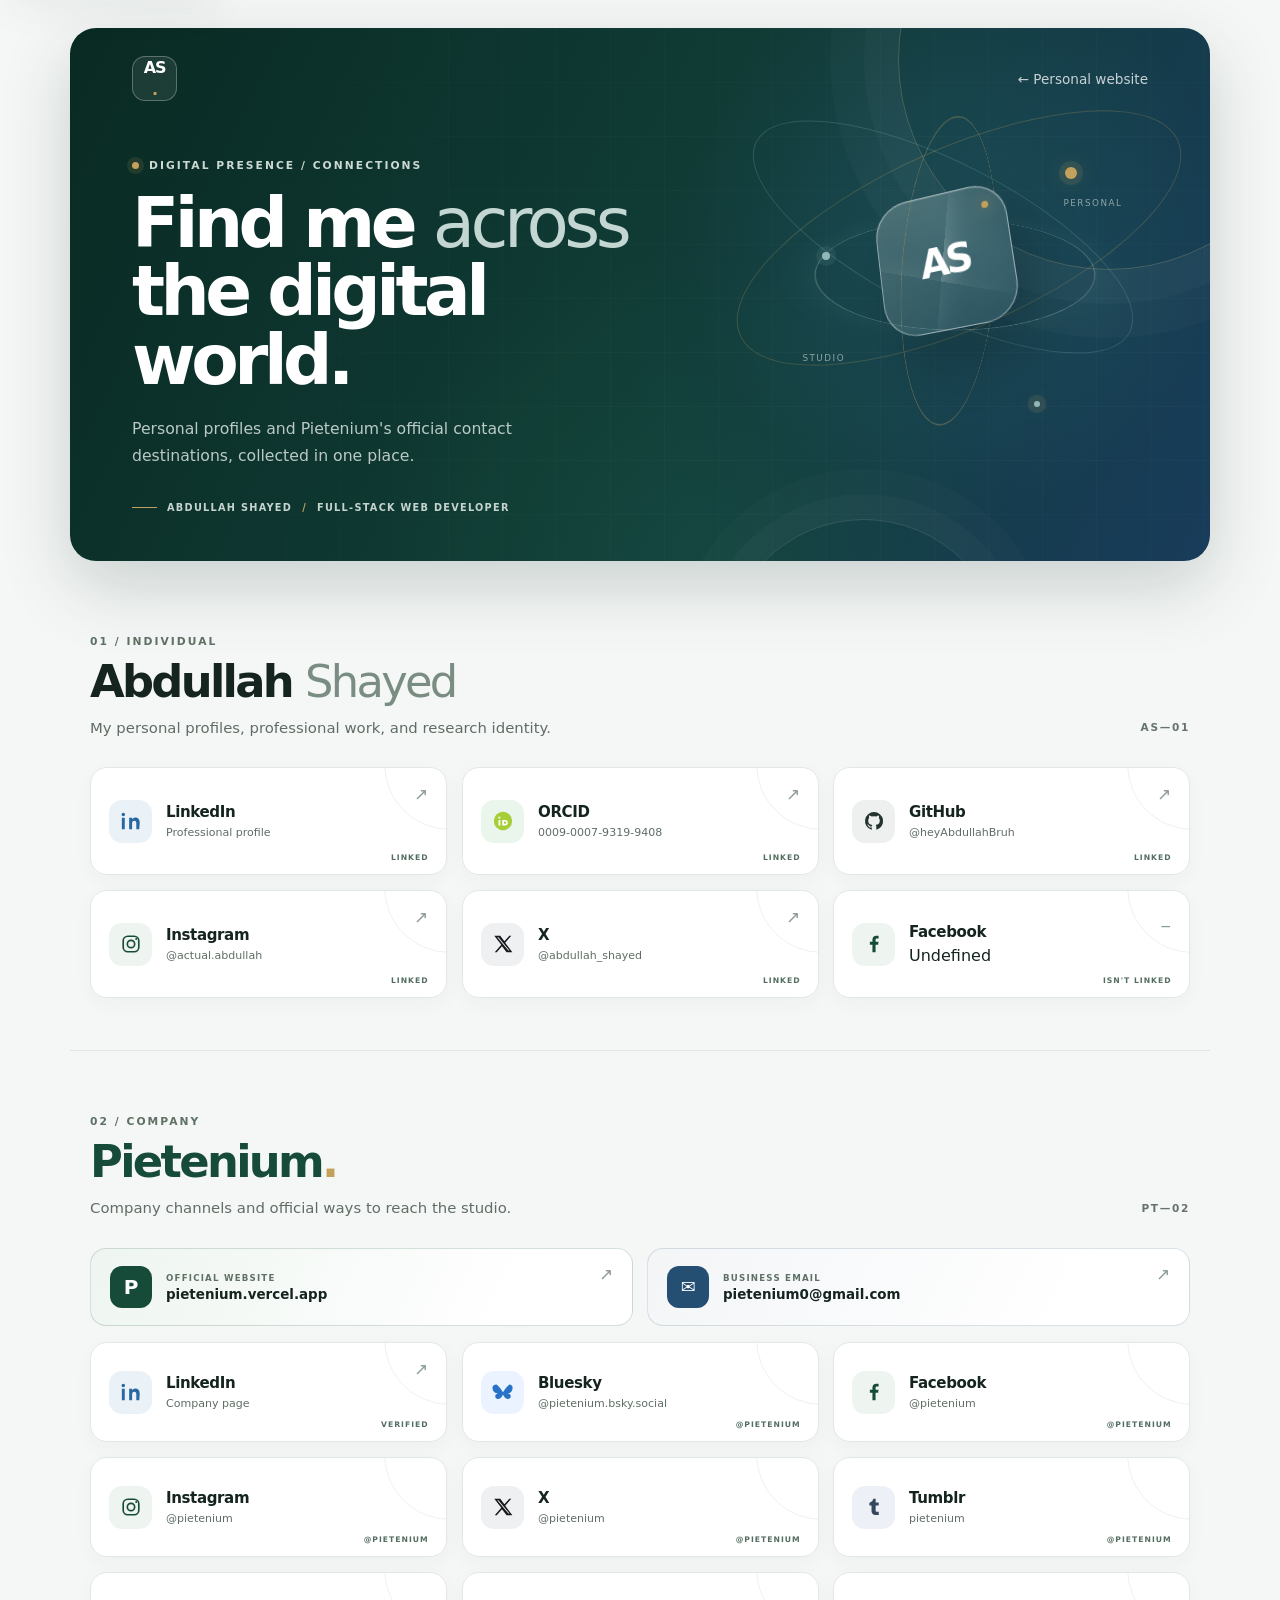
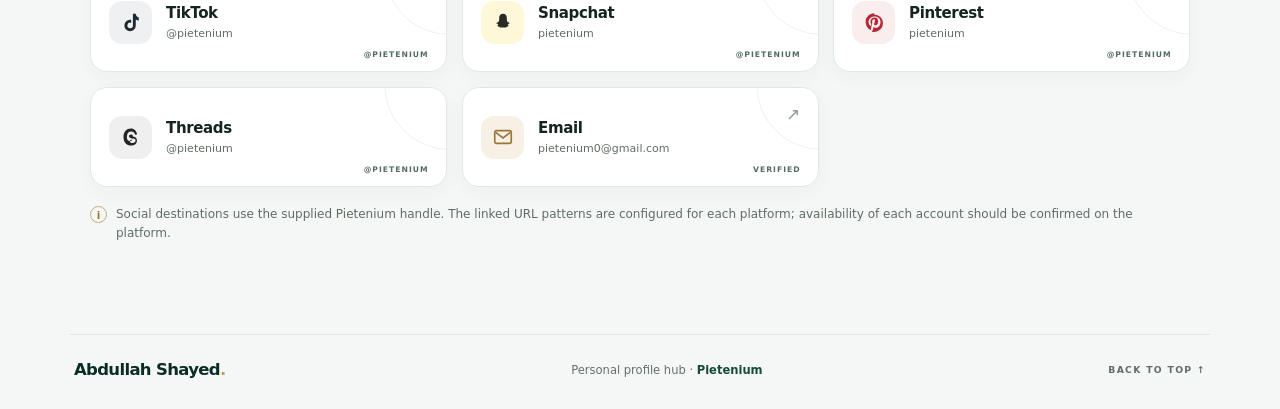
==== commit 2a164aa8: "CHnage personal Info and social account username" ====
--- a/socials.html
+++ b/socials.html
@@ -121,9 +121,9 @@
             <span class="card-arrow" aria-hidden="true">↗</span>
             <span class="card-status">LINKED</span>
 
-          <a class="social-card available" data-tilt href="https://www.instagram.com/abdullah_shayed/" target="_blank" rel="noopener noreferrer" aria-label="Instagram — Abdullah Shayed">
+          <a class="social-card available" data-tilt href="https://www.instagram.com/actual.abdullah/" target="_blank" rel="noopener noreferrer" aria-label="Instagram — Abdullah Shayed">
             <span class="card-icon icon-instagram" aria-hidden="true"><svg viewBox="0 0 24 24"><rect x="3.5" y="3.5" width="17" height="17" rx="5"/><circle cx="12" cy="12" r="4"/><circle class="icon-fill" cx="17.7" cy="6.5" r="1.1"/></svg></span>
-            <span class="card-copy"><strong>Instagram</strong><small>@abdullah_shayed</small></span>
+            <span class="card-copy"><strong>Instagram</strong><small>@actual.abdullah</small></span>
             <span class="card-arrow" aria-hidden="true">↗</span>
             <span class="card-status">LINKED</span>
           </a>
